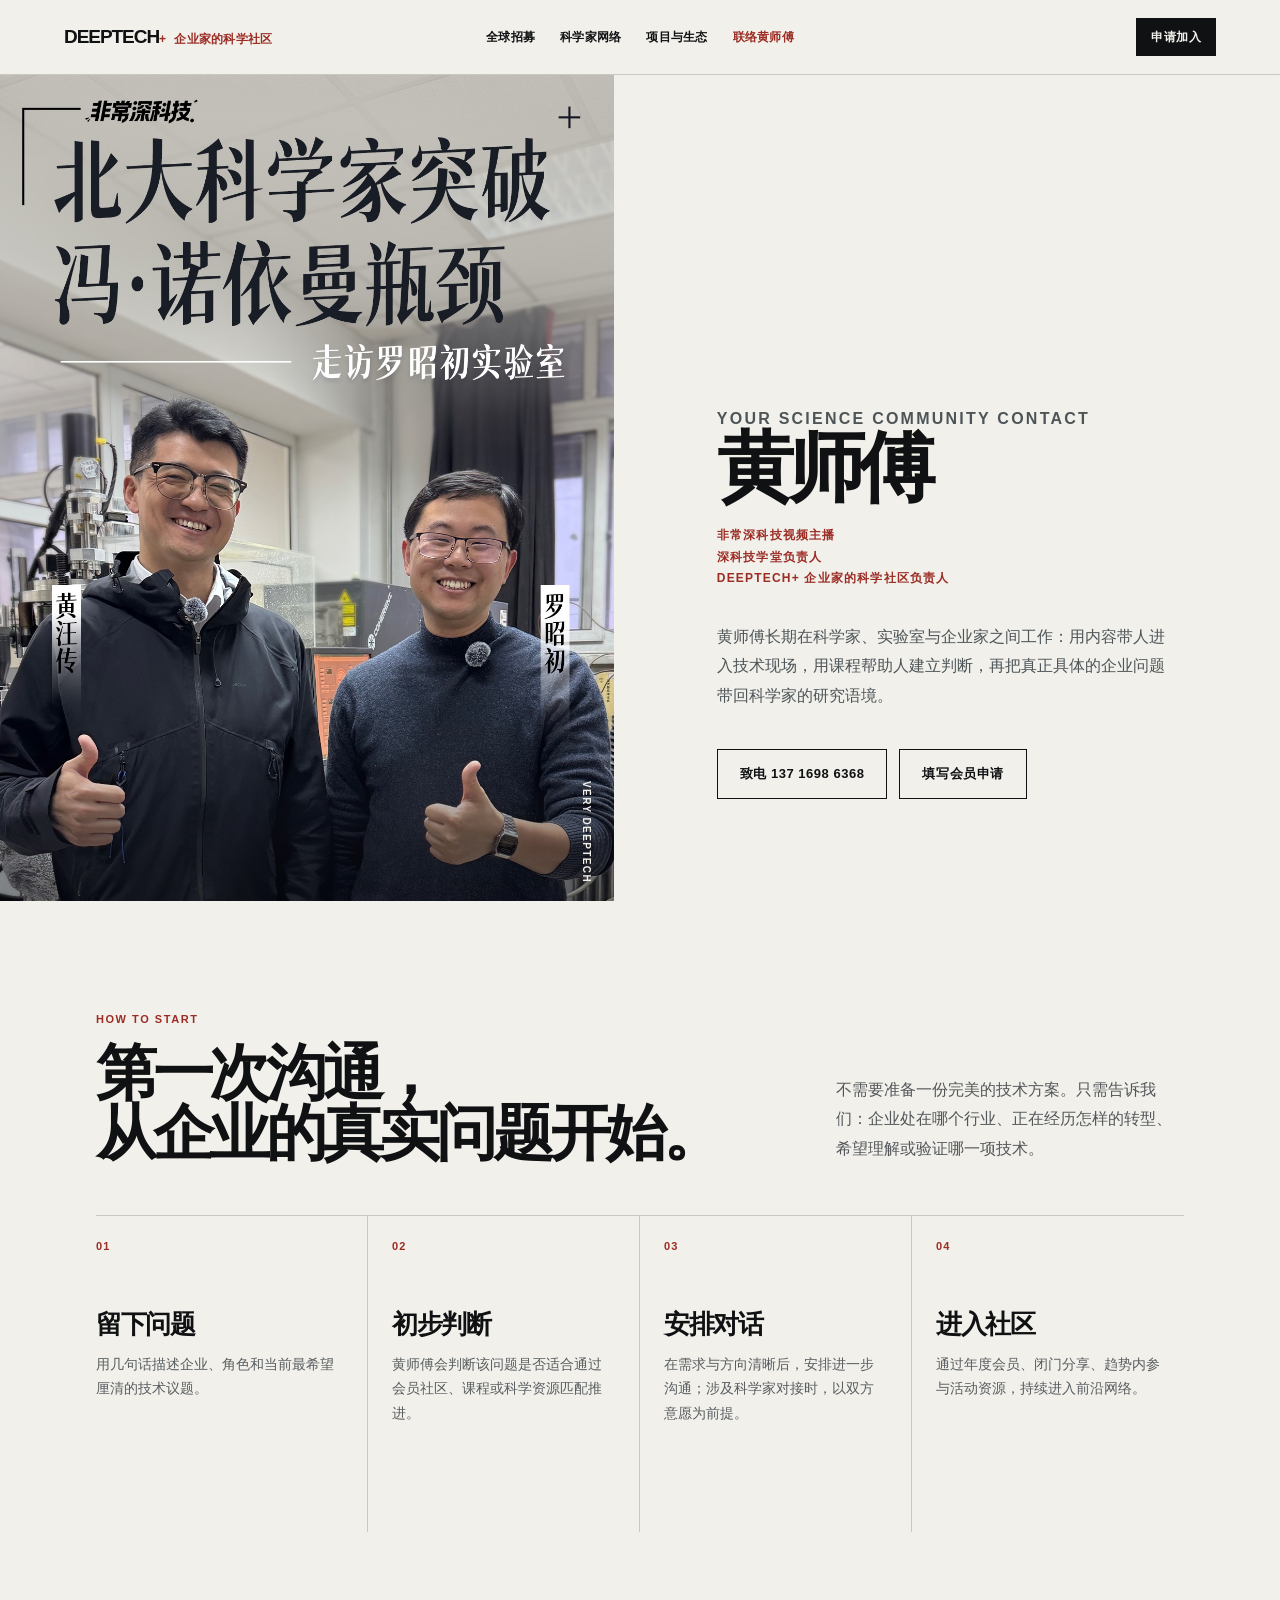
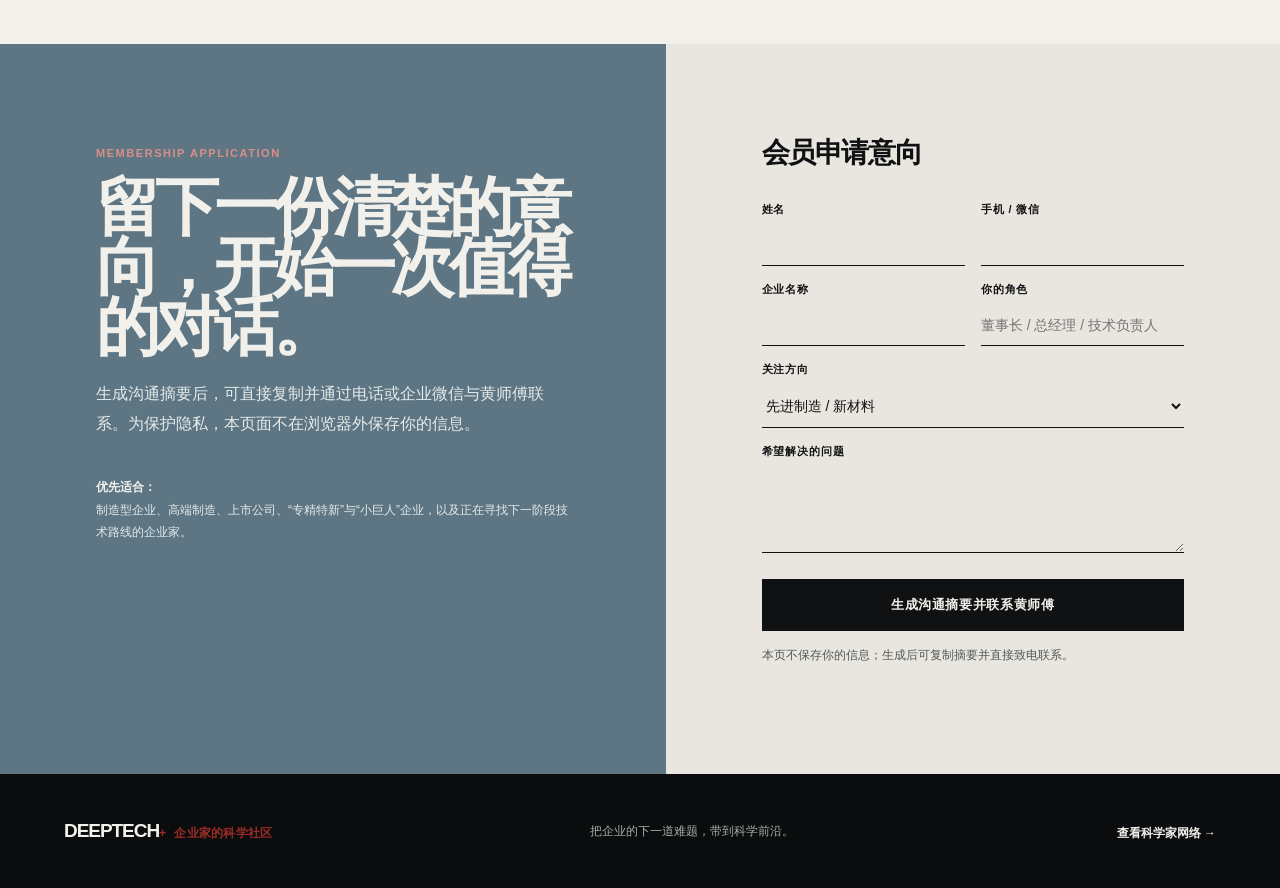
==== contact.html @ 8f3ec587 "发布 DEEPTECH+ 企业家的科学社区全球招募网站" ====
<!doctype html>
<html lang="zh-CN"><head><meta charset="UTF-8" /><meta name="viewport" content="width=device-width, initial-scale=1.0" /><meta name="description" content="联系黄师傅：非常深科技视频主播、深科技学堂负责人、DEEPTECH+ 企业家的科学社区负责人。" /><title>联络黄师傅｜DEEPTECH+ 企业家的科学社区</title><link rel="icon" href="./assets/media/deeptech-2024-cover.png" type="image/png" /><link rel="stylesheet" href="./styles.css" /></head><body>
<a class="skip-link" href="#main">跳到正文</a><header class="site-header"><a class="wordmark" href="./index.html"><strong>DEEPTECH<span>+</span></strong><span>企业家的科学社区</span></a><button class="menu-toggle" type="button" aria-expanded="false" data-menu-toggle>目录</button><nav class="nav" aria-label="主导航"><a href="./index.html">全球招募</a><a href="./scientists.html">科学家网络</a><a href="./projects.html">项目与生态</a><a href="./contact.html" aria-current="page">联络黄师傅</a></nav><a class="header-action" href="#apply">申请加入</a></header>
<main id="main"><section class="contact-hero"><div class="contact-photo"><img src="./assets/media/video-luo-zhaochu.jpg" alt="黄师傅在北京大学实验室走访" /></div><div class="contact-copy"><p class="eyebrow">YOUR SCIENCE COMMUNITY CONTACT</p><h1>黄师傅</h1><p class="role">非常深科技视频主播<br />深科技学堂负责人<br />DEEPTECH+ 企业家的科学社区负责人</p><p>黄师傅长期在科学家、实验室与企业家之间工作：用内容带人进入技术现场，用课程帮助人建立判断，再把真正具体的企业问题带回科学家的研究语境。</p><div class="contact-actions"><a class="button" href="tel:13716986368">致电 137 1698 6368</a><a class="button-outline" href="#apply">填写会员申请</a></div></div></section>
<section class="section"><div class="section-heading"><div><p class="eyebrow">HOW TO START</p><h2>第一次沟通，<br />从企业的真实问题开始。</h2></div><p>不需要准备一份完美的技术方案。只需告诉我们：企业处在哪个行业、正在经历怎样的转型、希望理解或验证哪一项技术。</p></div><div class="pathway" style="color:var(--ink);border-color:var(--line)"><article style="border-color:var(--line)"><span class="step" style="color:var(--signal)">01</span><h3>留下问题</h3><p style="color:#575d5f">用几句话描述企业、角色和当前最希望厘清的技术议题。</p></article><article style="border-color:var(--line)"><span class="step" style="color:var(--signal)">02</span><h3>初步判断</h3><p style="color:#575d5f">黄师傅会判断该问题是否适合通过会员社区、课程或科学资源匹配推进。</p></article><article style="border-color:var(--line)"><span class="step" style="color:var(--signal)">03</span><h3>安排对话</h3><p style="color:#575d5f">在需求与方向清晰后，安排进一步沟通；涉及科学家对接时，以双方意愿为前提。</p></article><article style="border-color:var(--line)"><span class="step" style="color:var(--signal)">04</span><h3>进入社区</h3><p style="color:#575d5f">通过年度会员、闭门分享、趋势内参与活动资源，持续进入前沿网络。</p></article></div></section>
<section class="apply" id="apply"><div class="apply-copy"><p class="eyebrow">MEMBERSHIP APPLICATION</p><h2>留下一份清楚的意向，开始一次值得的对话。</h2><p>生成沟通摘要后，可直接复制并通过电话或企业微信与黄师傅联系。为保护隐私，本页面不在浏览器外保存你的信息。</p><p class="apply-note"><strong>优先适合：</strong><br />制造型企业、高端制造、上市公司、“专精特新”与“小巨人”企业，以及正在寻找下一阶段技术路线的企业家。</p></div><form class="apply-form" data-apply-form><h3>会员申请意向</h3><div class="form-grid"><div class="form-field"><label for="c-name">姓名</label><input id="c-name" name="name" required /></div><div class="form-field"><label for="c-contact">手机 / 微信</label><input id="c-contact" name="contact" required /></div><div class="form-field"><label for="c-company">企业名称</label><input id="c-company" name="company" required /></div><div class="form-field"><label for="c-title">你的角色</label><input id="c-title" name="title" placeholder="董事长 / 总经理 / 技术负责人" /></div><div class="form-field wide"><label for="c-direction">关注方向</label><select id="c-direction" name="direction"><option>先进制造 / 新材料</option><option>AI / 机器人 / 智能硬件</option><option>能源 / 碳中和</option><option>生命科学 / 医疗健康</option><option>半导体 / 芯片</option><option>其他技术转型议题</option></select></div><div class="form-field wide"><label for="c-need">希望解决的问题</label><textarea id="c-need" name="need"></textarea></div></div><button type="submit">生成沟通摘要并联系黄师傅</button><p class="form-result" data-form-result>本页不保存你的信息；生成后可复制摘要并直接致电联系。</p></form></section></main>
<footer class="site-footer"><a class="wordmark" href="./index.html"><strong>DEEPTECH<span>+</span></strong><span>企业家的科学社区</span></a><p>把企业的下一道难题，带到科学前沿。</p><a href="./scientists.html">查看科学家网络 →</a></footer><script src="./assets/js/site.js"></script></body></html>
---- styles.css ----
:root {
  --ink: #101113;
  --ink-soft: #22252a;
  --paper: #f2f0eb;
  --paper-deep: #e4e1da;
  --mist: #ced8d9;
  --steel: #5e7684;
  --signal: #9b2d25;
  --signal-soft: #d98f85;
  --line: rgb(16 17 19 / 18%);
  --light-line: rgb(242 240 235 / 22%);
  --sans: "Helvetica Neue", "PingFang SC", "Hiragino Sans GB", "Microsoft YaHei", Arial, sans-serif;
}

* { box-sizing: border-box; }
html { scroll-behavior: smooth; }
body { margin: 0; min-width: 320px; color: var(--ink); background: var(--paper); font-family: var(--sans); -webkit-font-smoothing: antialiased; }
body.modal-open { overflow: hidden; }
img { display: block; width: 100%; max-width: 100%; }
a { color: inherit; }
button, input, select, textarea { font: inherit; }
button { cursor: pointer; }

.skip-link { position: fixed; z-index: 90; top: 10px; left: 10px; padding: 10px 14px; color: var(--paper); background: var(--ink); transform: translateY(-160%); }
.skip-link:focus { transform: translateY(0); }
.site-header { position: sticky; z-index: 40; top: 0; display: grid; grid-template-columns: 1fr auto 1fr; align-items: center; min-height: 74px; padding: 0 5vw; border-bottom: 1px solid var(--line); background: rgb(242 240 235 / 94%); backdrop-filter: blur(14px); }
.wordmark { display: inline-flex; align-items: baseline; width: fit-content; gap: 8px; color: var(--ink); font-size: 15px; font-weight: 900; letter-spacing: -.04em; text-decoration: none; }
.wordmark strong { font-size: 19px; letter-spacing: -.055em; }
.wordmark span { color: var(--signal); font-size: 12px; letter-spacing: .02em; }
.nav { display: flex; align-items: stretch; gap: 3px; }
.nav a { display: grid; min-height: 74px; place-items: center; padding: 0 11px; color: var(--ink); font-size: 12px; font-weight: 800; letter-spacing: .02em; text-decoration: none; }
.nav a:hover, .nav a[aria-current="page"] { color: var(--signal); }
.header-action { justify-self: end; display: inline-flex; align-items: center; min-height: 38px; padding: 0 14px; border: 1px solid var(--ink); color: var(--paper); background: var(--ink); font-size: 12px; font-weight: 800; letter-spacing: .04em; text-decoration: none; }
.header-action:hover { color: var(--ink); background: transparent; }
.menu-toggle { display: none; border: 0; color: var(--ink); background: transparent; font-size: 13px; font-weight: 800; }

.hero { position: relative; display: grid; grid-template-columns: minmax(0, 1.08fr) minmax(420px, .92fr); min-height: min(760px, calc(100vh - 74px)); overflow: hidden; color: var(--paper); background: var(--ink); }
.hero-copy { position: relative; z-index: 1; display: flex; flex-direction: column; justify-content: end; padding: 7.5vw 5vw 7vw; }
.eyebrow { margin: 0 0 18px; color: var(--signal-soft); font-size: 11px; font-weight: 900; letter-spacing: .14em; }
.hero h1 { max-width: 820px; margin: 0; font-size: clamp(54px, 7.2vw, 116px); font-weight: 900; letter-spacing: -.08em; line-height: .91; }
.hero h1 em { color: var(--signal-soft); font-style: normal; }
.hero .lede { max-width: 590px; margin: 30px 0 0; color: #d7d9d5; font-size: 17px; line-height: 1.85; }
.hero-actions { display: flex; flex-wrap: wrap; gap: 12px; margin-top: 34px; }
.button, .button-outline { display: inline-flex; min-height: 50px; align-items: center; justify-content: center; padding: 0 22px; border: 1px solid var(--paper); color: var(--ink); background: var(--paper); font-size: 13px; font-weight: 900; letter-spacing: .04em; text-decoration: none; }
.button:hover { color: var(--paper); background: transparent; }
.button-outline { color: var(--paper); background: transparent; }
.button-outline:hover { color: var(--ink); background: var(--paper); }
.hero-meta { display: flex; flex-wrap: wrap; gap: 18px; margin-top: 54px; color: #abb2b0; font-size: 11px; line-height: 1.5; letter-spacing: .07em; }
.hero-media { position: relative; min-height: 520px; overflow: hidden; }
.hero-media::after { content: ""; position: absolute; inset: 0; background: linear-gradient(90deg, var(--ink) 0%, transparent 28%, rgb(0 0 0 / 20%) 100%); }
.hero-media img { height: 100%; object-fit: cover; object-position: center; }

.section { padding: 112px 7.5vw; }
.section-dark { color: var(--paper); background: var(--ink); }
.section-steel { color: var(--paper); background: var(--steel); }
.section-heading { display: grid; grid-template-columns: minmax(0, 1.1fr) minmax(260px, .6fr); gap: 8vw; align-items: end; margin-bottom: 52px; }
.section-heading h2 { max-width: 850px; margin: 0; font-size: clamp(37px, 4.8vw, 76px); font-weight: 900; letter-spacing: -.07em; line-height: .98; }
.section-heading p:not(.eyebrow) { margin: 0; color: #53575a; font-size: 16px; line-height: 1.85; }
.section-dark .section-heading p:not(.eyebrow), .section-steel .section-heading p:not(.eyebrow) { color: #d0d7d5; }
.section .eyebrow { color: var(--signal); }
.section-dark .eyebrow, .section-steel .eyebrow { color: var(--signal-soft); }

.marquee { display: flex; overflow: hidden; border-top: 1px solid var(--line); border-bottom: 1px solid var(--line); background: #e9e6df; }
.marquee span { flex: 0 0 auto; padding: 15px 20px; font-size: 11px; font-weight: 900; letter-spacing: .13em; white-space: nowrap; }
.marquee span:nth-child(odd) { color: var(--signal); }

.stat-grid { display: grid; grid-template-columns: repeat(5, 1fr); border-top: 1px solid var(--line); }
.stat { min-height: 190px; padding: 26px 24px 24px 0; border-right: 1px solid var(--line); }
.stat + .stat { padding-left: 24px; }
.stat:last-child { border-right: 0; }
.stat strong { display: block; margin-bottom: 15px; color: var(--signal); font-size: clamp(40px, 4vw, 62px); font-weight: 900; letter-spacing: -.07em; line-height: .9; }
.stat span { display: block; max-width: 150px; color: #5e6468; font-size: 13px; line-height: 1.55; }

.pathway { display: grid; grid-template-columns: repeat(4, 1fr); border-top: 1px solid var(--light-line); }
.pathway article { min-height: 316px; padding: 24px 24px 28px 0; border-right: 1px solid var(--light-line); }
.pathway article + article { padding-left: 24px; }
.pathway article:last-child { border-right: 0; }
.pathway .step { display: block; margin-bottom: 58px; color: var(--signal-soft); font-size: 11px; font-weight: 900; letter-spacing: .1em; }
.pathway h3 { margin: 0 0 12px; font-size: 26px; letter-spacing: -.05em; line-height: 1.12; }
.pathway p { margin: 0; color: #d1d7d3; font-size: 14px; line-height: 1.75; }

.program-grid { display: grid; grid-template-columns: repeat(3, 1fr); border-top: 1px solid var(--line); }
.program { min-height: 350px; padding: 25px 24px 30px 0; border-right: 1px solid var(--line); }
.program + .program { padding-left: 24px; }
.program:nth-child(3n) { border-right: 0; }
.program:nth-child(n + 4) { border-top: 1px solid var(--line); }
.program .index { color: var(--signal); font-size: 11px; font-weight: 900; letter-spacing: .12em; }
.program h3 { margin: 70px 0 13px; font-size: 29px; font-weight: 900; letter-spacing: -.06em; line-height: 1.08; }
.program p { margin: 0; color: #575d5f; font-size: 14px; line-height: 1.8; }

.feature-split { display: grid; grid-template-columns: minmax(0, 1.05fr) minmax(340px, .95fr); min-height: 560px; }
.feature-media { overflow: hidden; background: var(--ink); }
.feature-media img { height: 100%; object-fit: cover; object-position: center; }
.feature-copy { display: flex; flex-direction: column; justify-content: center; padding: 8vw; color: var(--paper); background: var(--signal); }
.feature-copy h2 { margin: 0 0 24px; font-size: clamp(38px, 4.2vw, 68px); font-weight: 900; letter-spacing: -.07em; line-height: .98; }
.feature-copy p:not(.eyebrow) { max-width: 510px; margin: 0 0 28px; color: #ffe8e2; font-size: 16px; line-height: 1.85; }
.feature-copy .text-link { color: var(--paper); }

.text-link { display: inline-flex; width: fit-content; padding-bottom: 5px; border-bottom: 1px solid currentColor; color: var(--ink); font-size: 13px; font-weight: 900; letter-spacing: .04em; text-decoration: none; }
.text-link:hover { color: var(--signal); }

.scientist-grid { display: grid; grid-template-columns: repeat(4, 1fr); gap: 1px; background: var(--line); border: 1px solid var(--line); }
.scientist-card { display: flex; flex-direction: column; min-height: 480px; padding: 20px; background: var(--paper); }
.scientist-card img { aspect-ratio: 1 / 1; margin-bottom: 18px; object-fit: cover; background: var(--paper-deep); }
.scientist-card .tag, .video-card .tag { color: var(--signal); font-size: 10px; font-weight: 900; letter-spacing: .11em; }
.scientist-card h3 { margin: 12px 0 6px; font-size: 30px; letter-spacing: -.06em; }
.scientist-card .institution { margin: 0 0 13px; color: #596166; font-size: 12px; line-height: 1.55; }
.scientist-card p { margin: 0; color: #3d4447; font-size: 13px; line-height: 1.72; }
.scientist-card .source { margin-top: auto; padding-top: 18px; color: #5e7684; font-size: 11px; font-weight: 800; text-decoration: none; }
.scientist-card .source:hover { color: var(--signal); }

.field-filter { display: flex; flex-wrap: wrap; gap: 8px; margin: -20px 0 34px; }
.field-filter button { padding: 9px 12px; border: 1px solid var(--line); color: var(--ink); background: transparent; font-size: 12px; font-weight: 800; }
.field-filter button:hover, .field-filter button.is-active { border-color: var(--ink); color: var(--paper); background: var(--ink); }
.scientist-card.is-hidden { display: none; }

.directory { display: grid; grid-template-columns: repeat(4, 1fr); border-top: 1px solid var(--line); }
.directory article { min-height: 202px; padding: 22px 22px 22px 0; border-right: 1px solid var(--line); }
.directory article + article { padding-left: 22px; }
.directory article:nth-child(4n) { border-right: 0; }
.directory article:nth-child(n + 5) { border-top: 1px solid var(--line); }
.directory span { color: var(--signal); font-size: 10px; font-weight: 900; letter-spacing: .12em; }
.directory h3 { margin: 35px 0 7px; font-size: 24px; letter-spacing: -.05em; }
.directory p { margin: 0; color: #5a6062; font-size: 12px; line-height: 1.65; }

.video-grid { display: grid; grid-template-columns: repeat(4, 1fr); gap: 1px; background: var(--light-line); border: 1px solid var(--light-line); }
.video-card { display: flex; flex-direction: column; color: var(--paper); background: var(--ink); text-decoration: none; }
.video-card figure { position: relative; aspect-ratio: 3 / 4; margin: 0; overflow: hidden; }
.video-card figure::after { content: "现场走访"; position: absolute; right: 12px; bottom: 12px; padding: 7px 8px; color: var(--paper); background: rgb(16 17 19 / 86%); font-size: 10px; font-weight: 900; letter-spacing: .08em; }
.video-card img { height: 100%; object-fit: cover; }
.video-card div { padding: 17px; }
.video-card h3 { margin: 9px 0 3px; font-size: 20px; letter-spacing: -.045em; }
.video-card p { margin: 0; color: #b7c0bd; font-size: 12px; line-height: 1.6; }

.news-grid { display: grid; grid-template-columns: repeat(4, 1fr); gap: 16px; }
.news-card { display: flex; flex-direction: column; min-height: 336px; padding-bottom: 18px; border-bottom: 1px solid var(--line); text-decoration: none; }
.news-card img { aspect-ratio: 16 / 10; margin-bottom: 16px; object-fit: cover; background: var(--paper-deep); }
.news-card small { color: var(--signal); font-size: 10px; font-weight: 900; letter-spacing: .1em; }
.news-card h3 { margin: 9px 0; font-size: 20px; letter-spacing: -.045em; line-height: 1.2; }
.news-card p { margin: 0; color: #5b6265; font-size: 12px; line-height: 1.65; }
.news-more { margin-top: 32px; }

.membership-band { display: grid; grid-template-columns: 280px minmax(0, 1fr); gap: 56px; align-items: center; padding: 84px 7.5vw; color: var(--paper); background: var(--ink-soft); }
.membership-band figure { margin: 0; border: 1px solid var(--light-line); background: #fff; }
.membership-band figure img { aspect-ratio: .72 / 1; object-fit: cover; object-position: center; }
.membership-band h2 { max-width: 930px; margin: 0 0 20px; font-size: clamp(42px, 5.4vw, 86px); font-weight: 900; letter-spacing: -.08em; line-height: .92; }
.membership-band p { max-width: 700px; margin: 0 0 26px; color: #c8cfcb; font-size: 16px; line-height: 1.85; }
.membership-facts { display: flex; flex-wrap: wrap; gap: 9px 24px; margin-bottom: 30px; color: var(--paper); font-size: 12px; font-weight: 800; }
.membership-facts span { color: var(--signal-soft); }

.apply { display: grid; grid-template-columns: minmax(0, 1.04fr) minmax(320px, .96fr); min-height: 650px; }
.apply-copy { padding: 8vw 7.5vw; color: var(--paper); background: var(--steel); }
.apply-copy h2 { max-width: 680px; margin: 0 0 22px; font-size: clamp(43px, 5vw, 80px); font-weight: 900; letter-spacing: -.08em; line-height: .94; }
.apply-copy p:not(.eyebrow) { max-width: 560px; margin: 0; color: #e4ebea; font-size: 16px; line-height: 1.85; }
.apply-note { margin-top: 38px !important; font-size: 12px !important; }
.apply-note strong { color: var(--paper); }
.apply-form { padding: 7vw 7.5vw; background: #e9e6df; }
.apply-form h3 { margin: 0 0 30px; font-size: 28px; letter-spacing: -.05em; }
.form-grid { display: grid; grid-template-columns: 1fr 1fr; gap: 16px; }
.form-field { display: grid; gap: 8px; }
.form-field.wide { grid-column: span 2; }
.form-field label { font-size: 11px; font-weight: 900; letter-spacing: .08em; }
.form-field input, .form-field select, .form-field textarea { width: 100%; border: 0; border-bottom: 1px solid var(--ink); border-radius: 0; padding: 12px 0; color: var(--ink); outline: 0; background: transparent; font-size: 14px; }
.form-field textarea { min-height: 86px; resize: vertical; }
.form-field input:focus, .form-field select:focus, .form-field textarea:focus { border-color: var(--signal); }
.apply-form button { width: 100%; min-height: 52px; margin-top: 26px; border: 1px solid var(--ink); color: var(--paper); background: var(--ink); font-size: 13px; font-weight: 900; letter-spacing: .05em; }
.apply-form button:hover { color: var(--ink); background: transparent; }
.form-result { min-height: 38px; margin: 15px 0 0; color: #51595a; font-size: 12px; line-height: 1.65; }
.form-result a { color: var(--signal); font-weight: 900; }

.contact-hero { display: grid; grid-template-columns: minmax(0, .96fr) minmax(360px, 1.04fr); min-height: calc(100vh - 74px); }
.contact-photo { position: relative; overflow: hidden; background: var(--ink); }
.contact-photo::after { content: "VERY DEEPTECH"; position: absolute; right: 22px; bottom: 18px; color: var(--paper); font-size: 10px; font-weight: 900; letter-spacing: .14em; writing-mode: vertical-rl; }
.contact-photo img { height: 100%; object-fit: cover; object-position: 72% center; }
.contact-copy { display: flex; flex-direction: column; justify-content: end; padding: 8vw; background: var(--paper); }
.contact-copy h1 { margin: 0 0 22px; font-size: clamp(53px, 6vw, 96px); font-weight: 900; letter-spacing: -.08em; line-height: .91; }
.contact-copy .role { margin: 0 0 32px; color: var(--signal); font-size: 12px; font-weight: 900; letter-spacing: .1em; line-height: 1.8; }
.contact-copy p:not(.role) { max-width: 550px; margin: 0; color: #4d5558; font-size: 16px; line-height: 1.85; }
.contact-actions { display: flex; flex-wrap: wrap; gap: 12px; margin-top: 38px; }
.contact-actions .button { border-color: var(--ink); }
.contact-actions .button:hover { color: var(--ink); }
.contact-actions .button-outline { border-color: var(--ink); color: var(--ink); }
.contact-actions .button-outline:hover { color: var(--paper); background: var(--ink); }

.site-footer { display: grid; grid-template-columns: 1fr 1fr auto; gap: 24px; align-items: end; padding: 46px 5vw; color: var(--paper); background: #0b0c0d; }
.site-footer .wordmark { color: var(--paper); }
.site-footer p { max-width: 410px; margin: 0; color: #a6afac; font-size: 12px; line-height: 1.7; }
.site-footer a { font-size: 12px; font-weight: 900; text-decoration: none; }
.site-footer a:hover { color: var(--signal-soft); }

.modal { position: fixed; z-index: 80; inset: 0; display: none; align-items: center; justify-content: center; padding: 20px; background: rgb(16 17 19 / 72%); }
.modal.is-open { display: flex; }
.modal-dialog { position: relative; width: min(720px, 100%); max-height: min(760px, calc(100vh - 40px)); overflow: auto; padding: 44px; background: var(--paper); box-shadow: 0 20px 80px rgb(0 0 0 / 30%); }
.modal-close { position: absolute; top: 17px; right: 18px; border: 0; color: var(--ink); background: transparent; font-size: 22px; line-height: 1; }

@media (max-width: 980px) {
  .site-header { grid-template-columns: 1fr auto; min-height: 64px; }
  .menu-toggle { display: inline-block; justify-self: end; }
  .nav { position: absolute; top: 100%; right: 0; left: 0; display: none; padding: 8px 5vw 14px; border-bottom: 1px solid var(--line); background: var(--paper); }
  .site-header.menu-open .nav { display: grid; }
  .nav a { min-height: 42px; justify-content: start; padding: 0; }
  .header-action { display: none; }
  .hero, .feature-split, .apply, .contact-hero { grid-template-columns: 1fr; }
  .hero { min-height: 0; }
  .hero-copy { min-height: 560px; padding: 92px 7vw 70px; }
  .hero-media { min-height: 430px; }
  .hero-media::after { background: rgb(0 0 0 / 18%); }
  .feature-media { min-height: 460px; }
  .feature-copy { min-height: 500px; padding: 12vw 8vw; }
  .stat-grid { grid-template-columns: repeat(3, 1fr); }
  .stat:nth-child(3) { border-right: 0; }
  .stat:nth-child(n + 4) { border-top: 1px solid var(--line); }
  .pathway { grid-template-columns: 1fr 1fr; }
  .pathway article:nth-child(2) { border-right: 0; }
  .pathway article:nth-child(n + 3) { border-top: 1px solid var(--light-line); }
  .program-grid { grid-template-columns: 1fr 1fr; }
  .program:nth-child(3n) { border-right: 1px solid var(--line); }
  .program:nth-child(2n) { border-right: 0; }
  .program:nth-child(3) { border-top: 1px solid var(--line); }
  .scientist-grid, .directory, .video-grid, .news-grid { grid-template-columns: 1fr 1fr; }
  .membership-band { grid-template-columns: 220px 1fr; gap: 34px; }
}

@media (max-width: 640px) {
  .site-header { min-height: 60px; padding: 0 5vw; }
  .wordmark strong { font-size: 17px; }
  .hero-copy { min-height: 510px; padding: 76px 6vw 56px; }
  /* The opening statement is intentionally large, but must stay readable on a 320–390px phone. */
  .hero h1 { font-size: clamp(46px, 12.6vw, 52px); overflow-wrap: anywhere; word-break: break-word; }
  .hero .lede { font-size: 15px; }
  .hero-media { min-height: 320px; }
  .section { padding: 72px 6vw; }
  .section-heading { grid-template-columns: 1fr; gap: 22px; margin-bottom: 36px; }
  .section-heading h2 { font-size: 34px; overflow-wrap: anywhere; word-break: break-word; }
  .section-heading p:not(.eyebrow) { font-size: 15px; }
  .stat-grid, .pathway, .program-grid, .scientist-grid, .directory, .video-grid, .news-grid { grid-template-columns: 1fr; }
  .stat, .stat + .stat, .pathway article, .pathway article + article, .program, .program + .program, .directory article, .directory article + article { min-height: 0; padding: 22px 0; border-right: 0; border-top: 1px solid var(--line); }
  .stat:first-child, .pathway article:first-child, .program:first-child, .directory article:first-child { border-top: 0; }
  .pathway article { border-color: var(--light-line); }
  .stat strong { font-size: 45px; }
  .pathway .step { margin-bottom: 26px; }
  .pathway h3 { font-size: 24px; }
  .program h3 { margin-top: 36px; }
  .feature-media { min-height: 350px; }
  .feature-copy { min-height: 420px; padding: 80px 7vw; }
  .feature-copy h2 { font-size: 38px; overflow-wrap: anywhere; word-break: break-word; }
  .scientist-card { min-height: 0; }
  .scientist-card img { max-height: 330px; object-position: center top; }
  .video-card figure { aspect-ratio: 4 / 3; }
  .membership-band { grid-template-columns: 1fr; gap: 30px; padding: 70px 6vw; }
  .membership-band figure { max-width: 230px; }
  .membership-band h2 { font-size: 43px; overflow-wrap: anywhere; word-break: break-word; }
  .apply-copy, .apply-form { padding: 72px 6vw; }
  .apply-copy h2 { font-size: 43px; overflow-wrap: anywhere; word-break: break-word; }
  .form-grid { grid-template-columns: 1fr; }
  .form-field.wide { grid-column: auto; }
  .contact-photo { min-height: 480px; }
  .contact-copy { padding: 72px 6vw; }
  .contact-copy h1 { font-size: 48px; overflow-wrap: anywhere; word-break: break-word; }
  .site-footer { grid-template-columns: 1fr; align-items: start; padding: 42px 6vw; }
  .modal-dialog { padding: 42px 22px 28px; }
}
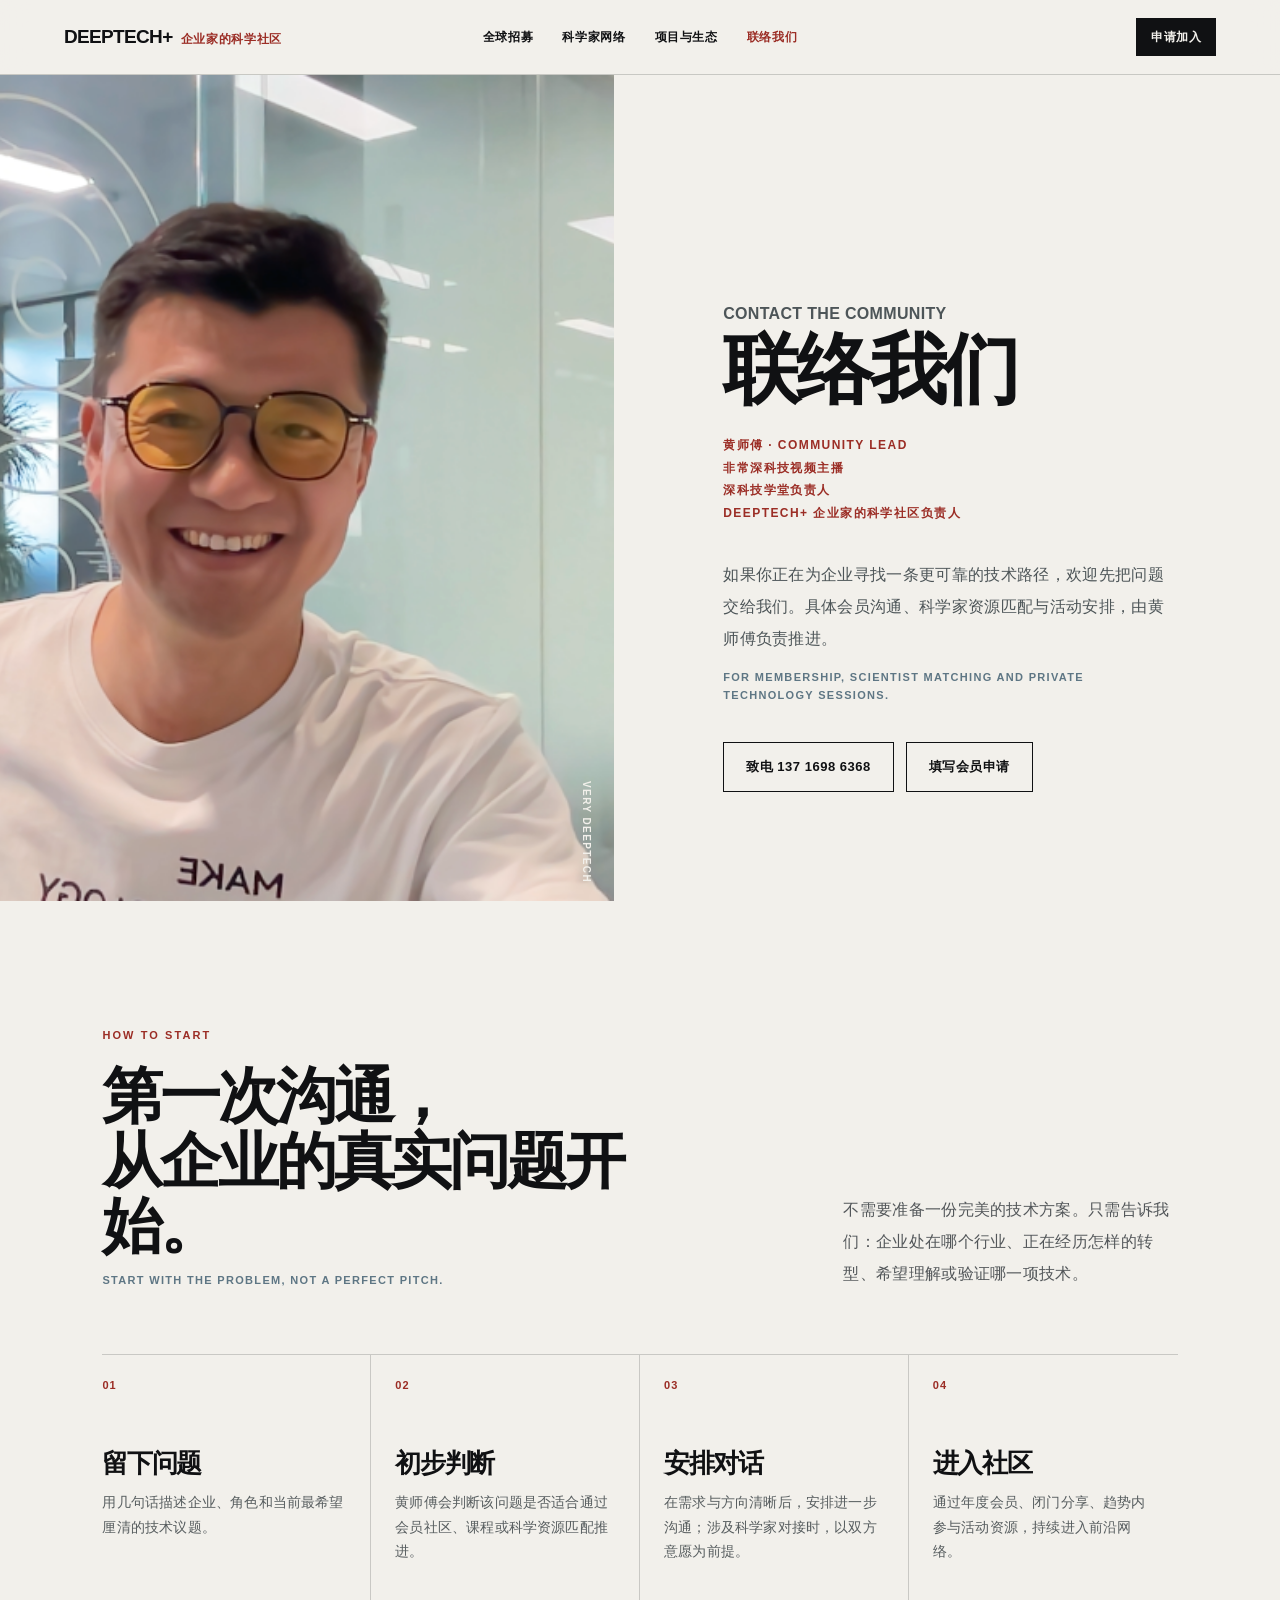
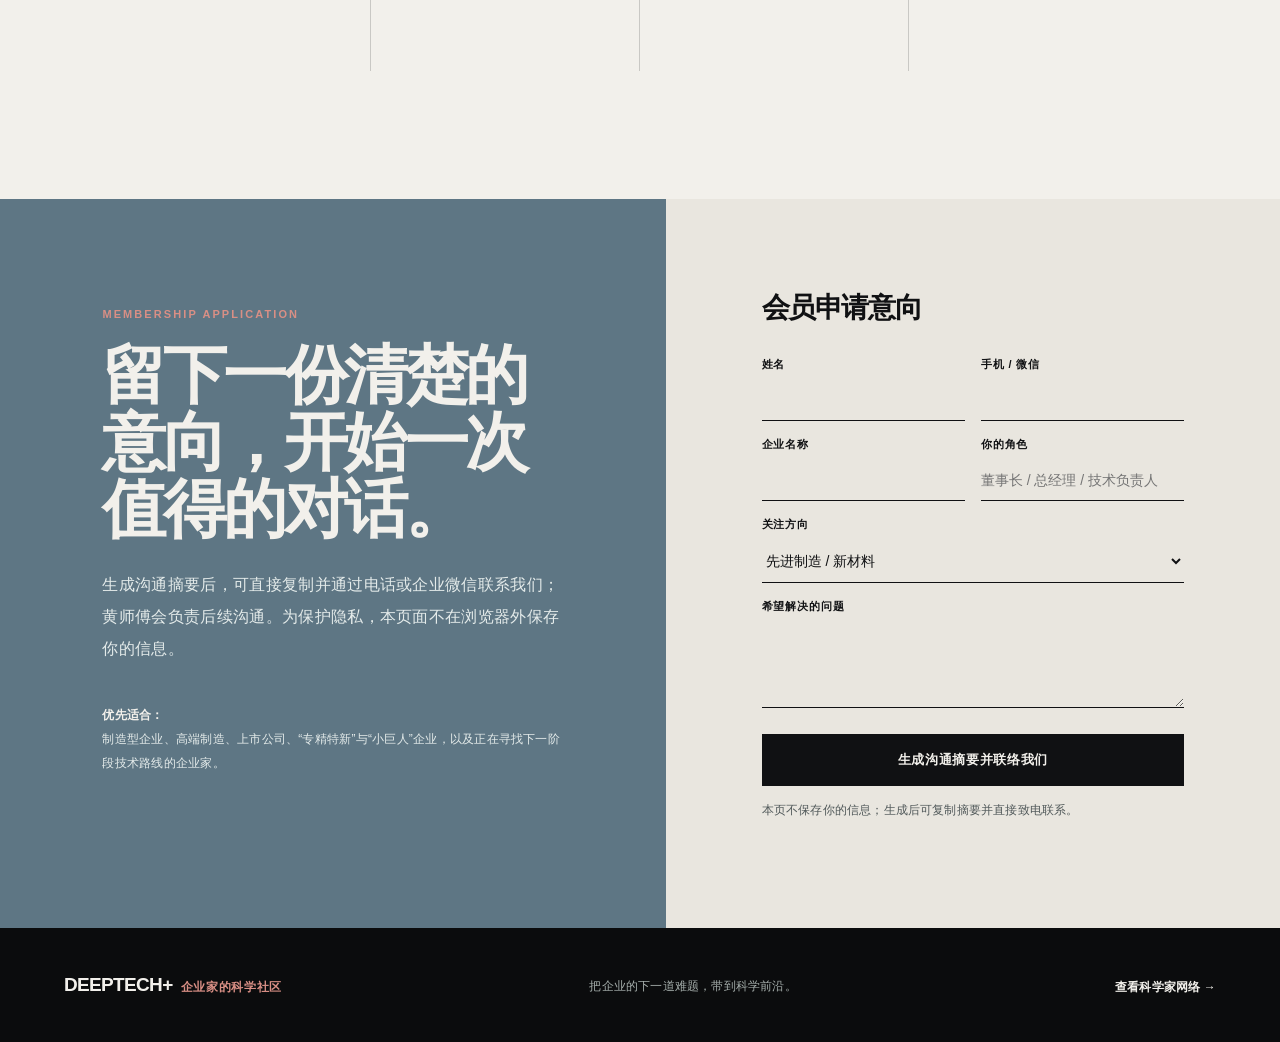
==== commit 0a021c85: "优化会员招募页面与服务案例呈现" ====
--- a/contact.html
+++ b/contact.html
@@ -1,7 +1,7 @@
 <!doctype html>
-<html lang="zh-CN"><head><meta charset="UTF-8" /><meta name="viewport" content="width=device-width, initial-scale=1.0" /><meta name="description" content="联系黄师傅：非常深科技视频主播、深科技学堂负责人、DEEPTECH+ 企业家的科学社区负责人。" /><title>联络黄师傅｜DEEPTECH+ 企业家的科学社区</title><link rel="icon" href="./assets/media/deeptech-2024-cover.png" type="image/png" /><link rel="stylesheet" href="./styles.css" /></head><body>
-<a class="skip-link" href="#main">跳到正文</a><header class="site-header"><a class="wordmark" href="./index.html"><strong>DEEPTECH<span>+</span></strong><span>企业家的科学社区</span></a><button class="menu-toggle" type="button" aria-expanded="false" data-menu-toggle>目录</button><nav class="nav" aria-label="主导航"><a href="./index.html">全球招募</a><a href="./scientists.html">科学家网络</a><a href="./projects.html">项目与生态</a><a href="./contact.html" aria-current="page">联络黄师傅</a></nav><a class="header-action" href="#apply">申请加入</a></header>
-<main id="main"><section class="contact-hero"><div class="contact-photo"><img src="./assets/media/video-luo-zhaochu.jpg" alt="黄师傅在北京大学实验室走访" /></div><div class="contact-copy"><p class="eyebrow">YOUR SCIENCE COMMUNITY CONTACT</p><h1>黄师傅</h1><p class="role">非常深科技视频主播<br />深科技学堂负责人<br />DEEPTECH+ 企业家的科学社区负责人</p><p>黄师傅长期在科学家、实验室与企业家之间工作：用内容带人进入技术现场，用课程帮助人建立判断，再把真正具体的企业问题带回科学家的研究语境。</p><div class="contact-actions"><a class="button" href="tel:13716986368">致电 137 1698 6368</a><a class="button-outline" href="#apply">填写会员申请</a></div></div></section>
-<section class="section"><div class="section-heading"><div><p class="eyebrow">HOW TO START</p><h2>第一次沟通，<br />从企业的真实问题开始。</h2></div><p>不需要准备一份完美的技术方案。只需告诉我们：企业处在哪个行业、正在经历怎样的转型、希望理解或验证哪一项技术。</p></div><div class="pathway" style="color:var(--ink);border-color:var(--line)"><article style="border-color:var(--line)"><span class="step" style="color:var(--signal)">01</span><h3>留下问题</h3><p style="color:#575d5f">用几句话描述企业、角色和当前最希望厘清的技术议题。</p></article><article style="border-color:var(--line)"><span class="step" style="color:var(--signal)">02</span><h3>初步判断</h3><p style="color:#575d5f">黄师傅会判断该问题是否适合通过会员社区、课程或科学资源匹配推进。</p></article><article style="border-color:var(--line)"><span class="step" style="color:var(--signal)">03</span><h3>安排对话</h3><p style="color:#575d5f">在需求与方向清晰后，安排进一步沟通；涉及科学家对接时，以双方意愿为前提。</p></article><article style="border-color:var(--line)"><span class="step" style="color:var(--signal)">04</span><h3>进入社区</h3><p style="color:#575d5f">通过年度会员、闭门分享、趋势内参与活动资源，持续进入前沿网络。</p></article></div></section>
-<section class="apply" id="apply"><div class="apply-copy"><p class="eyebrow">MEMBERSHIP APPLICATION</p><h2>留下一份清楚的意向，开始一次值得的对话。</h2><p>生成沟通摘要后，可直接复制并通过电话或企业微信与黄师傅联系。为保护隐私，本页面不在浏览器外保存你的信息。</p><p class="apply-note"><strong>优先适合：</strong><br />制造型企业、高端制造、上市公司、“专精特新”与“小巨人”企业，以及正在寻找下一阶段技术路线的企业家。</p></div><form class="apply-form" data-apply-form><h3>会员申请意向</h3><div class="form-grid"><div class="form-field"><label for="c-name">姓名</label><input id="c-name" name="name" required /></div><div class="form-field"><label for="c-contact">手机 / 微信</label><input id="c-contact" name="contact" required /></div><div class="form-field"><label for="c-company">企业名称</label><input id="c-company" name="company" required /></div><div class="form-field"><label for="c-title">你的角色</label><input id="c-title" name="title" placeholder="董事长 / 总经理 / 技术负责人" /></div><div class="form-field wide"><label for="c-direction">关注方向</label><select id="c-direction" name="direction"><option>先进制造 / 新材料</option><option>AI / 机器人 / 智能硬件</option><option>能源 / 碳中和</option><option>生命科学 / 医疗健康</option><option>半导体 / 芯片</option><option>其他技术转型议题</option></select></div><div class="form-field wide"><label for="c-need">希望解决的问题</label><textarea id="c-need" name="need"></textarea></div></div><button type="submit">生成沟通摘要并联系黄师傅</button><p class="form-result" data-form-result>本页不保存你的信息；生成后可复制摘要并直接致电联系。</p></form></section></main>
+<html lang="zh-CN"><head><meta charset="UTF-8" /><meta name="viewport" content="width=device-width, initial-scale=1.0" /><meta name="description" content="联络 DEEPTECH+ 企业家的科学社区：由黄师傅负责会员沟通、科学家资源匹配与前沿技术活动。" /><title>联络我们｜DEEPTECH+ 企业家的科学社区</title><link rel="icon" href="./assets/media/deeptech-plus-benefits-cover.png" type="image/png" /><link rel="stylesheet" href="./styles.css" /></head><body>
+<a class="skip-link" href="#main">跳到正文</a><header class="site-header"><a class="wordmark" href="./index.html"><strong>DEEPTECH<span>+</span></strong><span>企业家的科学社区</span></a><button class="menu-toggle" type="button" aria-expanded="false" data-menu-toggle>目录</button><nav class="nav" aria-label="主导航"><a href="./index.html">全球招募</a><a href="./scientists.html">科学家网络</a><a href="./projects.html">项目与生态</a><a href="./contact.html" aria-current="page">联络我们</a></nav><a class="header-action" href="#apply">申请加入</a></header>
+<main id="main"><section class="contact-hero"><div class="contact-photo"><img src="./assets/media/huang-shifu-portrait.png" alt="DEEPTECH+ 企业家的科学社区负责人黄师傅" /></div><div class="contact-copy"><p class="eyebrow">CONTACT THE COMMUNITY</p><h1>联络我们</h1><p class="role">黄师傅 · COMMUNITY LEAD<br />非常深科技视频主播<br />深科技学堂负责人<br />DEEPTECH+ 企业家的科学社区负责人</p><p>如果你正在为企业寻找一条更可靠的技术路径，欢迎先把问题交给我们。具体会员沟通、科学家资源匹配与活动安排，由黄师傅负责推进。</p><span class="section-en">For membership, scientist matching and private technology sessions.</span><div class="contact-actions"><a class="button" href="tel:13716986368">致电 137 1698 6368</a><a class="button-outline" href="#apply">填写会员申请</a></div></div></section>
+<section class="section"><div class="section-heading"><div><p class="eyebrow">HOW TO START</p><h2>第一次沟通，<br />从企业的真实问题开始。</h2><span class="section-en">Start with the problem, not a perfect pitch.</span></div><p>不需要准备一份完美的技术方案。只需告诉我们：企业处在哪个行业、正在经历怎样的转型、希望理解或验证哪一项技术。</p></div><div class="pathway" style="color:var(--ink);border-color:var(--line)"><article style="border-color:var(--line)"><span class="step" style="color:var(--signal)">01</span><h3>留下问题</h3><p style="color:#575d5f">用几句话描述企业、角色和当前最希望厘清的技术议题。</p></article><article style="border-color:var(--line)"><span class="step" style="color:var(--signal)">02</span><h3>初步判断</h3><p style="color:#575d5f">黄师傅会判断该问题是否适合通过会员社区、课程或科学资源匹配推进。</p></article><article style="border-color:var(--line)"><span class="step" style="color:var(--signal)">03</span><h3>安排对话</h3><p style="color:#575d5f">在需求与方向清晰后，安排进一步沟通；涉及科学家对接时，以双方意愿为前提。</p></article><article style="border-color:var(--line)"><span class="step" style="color:var(--signal)">04</span><h3>进入社区</h3><p style="color:#575d5f">通过年度会员、闭门分享、趋势内参与活动资源，持续进入前沿网络。</p></article></div></section>
+<section class="apply" id="apply"><div class="apply-copy"><p class="eyebrow">MEMBERSHIP APPLICATION</p><h2>留下一份清楚的意向，开始一次值得的对话。</h2><p>生成沟通摘要后，可直接复制并通过电话或企业微信联系我们；黄师傅会负责后续沟通。为保护隐私，本页面不在浏览器外保存你的信息。</p><p class="apply-note"><strong>优先适合：</strong><br />制造型企业、高端制造、上市公司、“专精特新”与“小巨人”企业，以及正在寻找下一阶段技术路线的企业家。</p></div><form class="apply-form" data-apply-form><h3>会员申请意向</h3><div class="form-grid"><div class="form-field"><label for="c-name">姓名</label><input id="c-name" name="name" required /></div><div class="form-field"><label for="c-contact">手机 / 微信</label><input id="c-contact" name="contact" required /></div><div class="form-field"><label for="c-company">企业名称</label><input id="c-company" name="company" required /></div><div class="form-field"><label for="c-title">你的角色</label><input id="c-title" name="title" placeholder="董事长 / 总经理 / 技术负责人" /></div><div class="form-field wide"><label for="c-direction">关注方向</label><select id="c-direction" name="direction"><option>先进制造 / 新材料</option><option>AI / 机器人 / 智能硬件</option><option>能源 / 碳中和</option><option>生命科学 / 医疗健康</option><option>半导体 / 芯片</option><option>其他技术转型议题</option></select></div><div class="form-field wide"><label for="c-need">希望解决的问题</label><textarea id="c-need" name="need"></textarea></div></div><button type="submit">生成沟通摘要并联络我们</button><p class="form-result" data-form-result>本页不保存你的信息；生成后可复制摘要并直接致电联系。</p></form></section></main>
 <footer class="site-footer"><a class="wordmark" href="./index.html"><strong>DEEPTECH<span>+</span></strong><span>企业家的科学社区</span></a><p>把企业的下一道难题，带到科学前沿。</p><a href="./scientists.html">查看科学家网络 →</a></footer><script src="./assets/js/site.js"></script></body></html>
--- a/styles.css
+++ b/styles.css
@@ -14,7 +14,7 @@
 
 * { box-sizing: border-box; }
 html { scroll-behavior: smooth; }
-body { margin: 0; min-width: 320px; color: var(--ink); background: var(--paper); font-family: var(--sans); -webkit-font-smoothing: antialiased; }
+body { margin: 0; min-width: 320px; color: var(--ink); background: var(--paper); font-family: var(--sans); letter-spacing: .012em; -webkit-font-smoothing: antialiased; }
 body.modal-open { overflow: hidden; }
 img { display: block; width: 100%; max-width: 100%; }
 a { color: inherit; }
@@ -25,37 +25,41 @@
 .skip-link:focus { transform: translateY(0); }
 .site-header { position: sticky; z-index: 40; top: 0; display: grid; grid-template-columns: 1fr auto 1fr; align-items: center; min-height: 74px; padding: 0 5vw; border-bottom: 1px solid var(--line); background: rgb(242 240 235 / 94%); backdrop-filter: blur(14px); }
 .wordmark { display: inline-flex; align-items: baseline; width: fit-content; gap: 8px; color: var(--ink); font-size: 15px; font-weight: 900; letter-spacing: -.04em; text-decoration: none; }
-.wordmark strong { font-size: 19px; letter-spacing: -.055em; }
-.wordmark span { color: var(--signal); font-size: 12px; letter-spacing: .02em; }
+.wordmark strong { font-size: 19px; letter-spacing: -.035em; }
+.wordmark strong span { color: currentColor; }
+.wordmark > span { color: var(--signal); font-size: 12px; letter-spacing: .055em; }
 .nav { display: flex; align-items: stretch; gap: 3px; }
-.nav a { display: grid; min-height: 74px; place-items: center; padding: 0 11px; color: var(--ink); font-size: 12px; font-weight: 800; letter-spacing: .02em; text-decoration: none; }
+.nav a { display: grid; min-height: 74px; place-items: center; padding: 0 13px; color: var(--ink); font-size: 12px; font-weight: 800; letter-spacing: .055em; text-decoration: none; }
 .nav a:hover, .nav a[aria-current="page"] { color: var(--signal); }
 .header-action { justify-self: end; display: inline-flex; align-items: center; min-height: 38px; padding: 0 14px; border: 1px solid var(--ink); color: var(--paper); background: var(--ink); font-size: 12px; font-weight: 800; letter-spacing: .04em; text-decoration: none; }
 .header-action:hover { color: var(--ink); background: transparent; }
 .menu-toggle { display: none; border: 0; color: var(--ink); background: transparent; font-size: 13px; font-weight: 800; }
 
 .hero { position: relative; display: grid; grid-template-columns: minmax(0, 1.08fr) minmax(420px, .92fr); min-height: min(760px, calc(100vh - 74px)); overflow: hidden; color: var(--paper); background: var(--ink); }
-.hero-copy { position: relative; z-index: 1; display: flex; flex-direction: column; justify-content: end; padding: 7.5vw 5vw 7vw; }
-.eyebrow { margin: 0 0 18px; color: var(--signal-soft); font-size: 11px; font-weight: 900; letter-spacing: .14em; }
-.hero h1 { max-width: 820px; margin: 0; font-size: clamp(54px, 7.2vw, 116px); font-weight: 900; letter-spacing: -.08em; line-height: .91; }
+.hero-copy { position: relative; z-index: 1; display: flex; flex-direction: column; justify-content: end; padding: 8.5vw 6vw 8vw; }
+.eyebrow { margin: 0 0 22px; color: var(--signal-soft); font-size: 11px; font-weight: 900; letter-spacing: .19em; }
+.hero h1 { max-width: 850px; margin: 0; font-size: clamp(54px, 7.2vw, 116px); font-weight: 900; letter-spacing: -.052em; line-height: 1.02; }
 .hero h1 em { color: var(--signal-soft); font-style: normal; }
-.hero .lede { max-width: 590px; margin: 30px 0 0; color: #d7d9d5; font-size: 17px; line-height: 1.85; }
+.hero .lede { max-width: 610px; margin: 36px 0 0; color: #d7d9d5; font-size: 17px; letter-spacing: .025em; line-height: 2; }
 .hero-actions { display: flex; flex-wrap: wrap; gap: 12px; margin-top: 34px; }
 .button, .button-outline { display: inline-flex; min-height: 50px; align-items: center; justify-content: center; padding: 0 22px; border: 1px solid var(--paper); color: var(--ink); background: var(--paper); font-size: 13px; font-weight: 900; letter-spacing: .04em; text-decoration: none; }
 .button:hover { color: var(--paper); background: transparent; }
 .button-outline { color: var(--paper); background: transparent; }
 .button-outline:hover { color: var(--ink); background: var(--paper); }
-.hero-meta { display: flex; flex-wrap: wrap; gap: 18px; margin-top: 54px; color: #abb2b0; font-size: 11px; line-height: 1.5; letter-spacing: .07em; }
+.hero-meta { display: flex; flex-wrap: wrap; gap: 22px; margin-top: 60px; color: #abb2b0; font-size: 11px; line-height: 1.6; letter-spacing: .1em; }
 .hero-media { position: relative; min-height: 520px; overflow: hidden; }
 .hero-media::after { content: ""; position: absolute; inset: 0; background: linear-gradient(90deg, var(--ink) 0%, transparent 28%, rgb(0 0 0 / 20%) 100%); }
 .hero-media img { height: 100%; object-fit: cover; object-position: center; }
 
-.section { padding: 112px 7.5vw; }
+.section { padding: 128px 8vw; }
 .section-dark { color: var(--paper); background: var(--ink); }
 .section-steel { color: var(--paper); background: var(--steel); }
-.section-heading { display: grid; grid-template-columns: minmax(0, 1.1fr) minmax(260px, .6fr); gap: 8vw; align-items: end; margin-bottom: 52px; }
-.section-heading h2 { max-width: 850px; margin: 0; font-size: clamp(37px, 4.8vw, 76px); font-weight: 900; letter-spacing: -.07em; line-height: .98; }
-.section-heading p:not(.eyebrow) { margin: 0; color: #53575a; font-size: 16px; line-height: 1.85; }
+.section-heading { display: grid; grid-template-columns: minmax(0, 1.1fr) minmax(280px, .6fr); gap: 10vw; align-items: end; margin-bottom: 64px; }
+.section-heading h2 { max-width: 880px; margin: 0; font-size: clamp(37px, 4.8vw, 76px); font-weight: 900; letter-spacing: -.052em; line-height: 1.06; }
+.section-heading p:not(.eyebrow) { margin: 0; color: #53575a; font-size: 16px; letter-spacing: .02em; line-height: 2; }
+
+.section-en { display: block; margin: 14px 0 0; color: var(--steel); font-size: 11px; font-weight: 800; letter-spacing: .12em; line-height: 1.6; text-transform: uppercase; }
+.section-dark .section-en, .section-steel .section-en { color: var(--signal-soft); }
 .section-dark .section-heading p:not(.eyebrow), .section-steel .section-heading p:not(.eyebrow) { color: #d0d7d5; }
 .section .eyebrow { color: var(--signal); }
 .section-dark .eyebrow, .section-steel .eyebrow { color: var(--signal-soft); }
@@ -91,9 +95,9 @@
 .feature-split { display: grid; grid-template-columns: minmax(0, 1.05fr) minmax(340px, .95fr); min-height: 560px; }
 .feature-media { overflow: hidden; background: var(--ink); }
 .feature-media img { height: 100%; object-fit: cover; object-position: center; }
-.feature-copy { display: flex; flex-direction: column; justify-content: center; padding: 8vw; color: var(--paper); background: var(--signal); }
-.feature-copy h2 { margin: 0 0 24px; font-size: clamp(38px, 4.2vw, 68px); font-weight: 900; letter-spacing: -.07em; line-height: .98; }
-.feature-copy p:not(.eyebrow) { max-width: 510px; margin: 0 0 28px; color: #ffe8e2; font-size: 16px; line-height: 1.85; }
+.feature-copy { display: flex; flex-direction: column; justify-content: center; padding: 8.5vw; color: var(--paper); background: var(--signal); }
+.feature-copy h2 { margin: 0 0 28px; font-size: clamp(38px, 4.2vw, 68px); font-weight: 900; letter-spacing: -.052em; line-height: 1.06; }
+.feature-copy p:not(.eyebrow) { max-width: 530px; margin: 0 0 30px; color: #ffe8e2; font-size: 16px; letter-spacing: .02em; line-height: 2; }
 .feature-copy .text-link { color: var(--paper); }
 
 .text-link { display: inline-flex; width: fit-content; padding-bottom: 5px; border-bottom: 1px solid currentColor; color: var(--ink); font-size: 13px; font-weight: 900; letter-spacing: .04em; text-decoration: none; }
@@ -123,14 +127,14 @@
 .directory h3 { margin: 35px 0 7px; font-size: 24px; letter-spacing: -.05em; }
 .directory p { margin: 0; color: #5a6062; font-size: 12px; line-height: 1.65; }
 
-.video-grid { display: grid; grid-template-columns: repeat(4, 1fr); gap: 1px; background: var(--light-line); border: 1px solid var(--light-line); }
+.video-grid { display: grid; grid-template-columns: repeat(4, 1fr); gap: 14px; background: transparent; border: 0; }
 .video-card { display: flex; flex-direction: column; color: var(--paper); background: var(--ink); text-decoration: none; }
 .video-card figure { position: relative; aspect-ratio: 3 / 4; margin: 0; overflow: hidden; }
 .video-card figure::after { content: "现场走访"; position: absolute; right: 12px; bottom: 12px; padding: 7px 8px; color: var(--paper); background: rgb(16 17 19 / 86%); font-size: 10px; font-weight: 900; letter-spacing: .08em; }
 .video-card img { height: 100%; object-fit: cover; }
-.video-card div { padding: 17px; }
-.video-card h3 { margin: 9px 0 3px; font-size: 20px; letter-spacing: -.045em; }
-.video-card p { margin: 0; color: #b7c0bd; font-size: 12px; line-height: 1.6; }
+.video-card div { padding: 20px 2px 4px; }
+.video-card h3 { margin: 10px 0 7px; font-size: 21px; letter-spacing: -.025em; }
+.video-card p { margin: 0; color: #b7c0bd; font-size: 12px; letter-spacing: .02em; line-height: 1.75; }
 
 .news-grid { display: grid; grid-template-columns: repeat(4, 1fr); gap: 16px; }
 .news-card { display: flex; flex-direction: column; min-height: 336px; padding-bottom: 18px; border-bottom: 1px solid var(--line); text-decoration: none; }
@@ -143,15 +147,15 @@
 .membership-band { display: grid; grid-template-columns: 280px minmax(0, 1fr); gap: 56px; align-items: center; padding: 84px 7.5vw; color: var(--paper); background: var(--ink-soft); }
 .membership-band figure { margin: 0; border: 1px solid var(--light-line); background: #fff; }
 .membership-band figure img { aspect-ratio: .72 / 1; object-fit: cover; object-position: center; }
-.membership-band h2 { max-width: 930px; margin: 0 0 20px; font-size: clamp(42px, 5.4vw, 86px); font-weight: 900; letter-spacing: -.08em; line-height: .92; }
-.membership-band p { max-width: 700px; margin: 0 0 26px; color: #c8cfcb; font-size: 16px; line-height: 1.85; }
+.membership-band h2 { max-width: 930px; margin: 0 0 24px; font-size: clamp(42px, 5.4vw, 86px); font-weight: 900; letter-spacing: -.055em; line-height: 1.03; }
+.membership-band p { max-width: 700px; margin: 0 0 30px; color: #c8cfcb; font-size: 16px; letter-spacing: .02em; line-height: 2; }
 .membership-facts { display: flex; flex-wrap: wrap; gap: 9px 24px; margin-bottom: 30px; color: var(--paper); font-size: 12px; font-weight: 800; }
 .membership-facts span { color: var(--signal-soft); }
 
 .apply { display: grid; grid-template-columns: minmax(0, 1.04fr) minmax(320px, .96fr); min-height: 650px; }
-.apply-copy { padding: 8vw 7.5vw; color: var(--paper); background: var(--steel); }
-.apply-copy h2 { max-width: 680px; margin: 0 0 22px; font-size: clamp(43px, 5vw, 80px); font-weight: 900; letter-spacing: -.08em; line-height: .94; }
-.apply-copy p:not(.eyebrow) { max-width: 560px; margin: 0; color: #e4ebea; font-size: 16px; line-height: 1.85; }
+.apply-copy { padding: 8.5vw 8vw; color: var(--paper); background: var(--steel); }
+.apply-copy h2 { max-width: 700px; margin: 0 0 26px; font-size: clamp(43px, 5vw, 80px); font-weight: 900; letter-spacing: -.055em; line-height: 1.05; }
+.apply-copy p:not(.eyebrow) { max-width: 590px; margin: 0; color: #e4ebea; font-size: 16px; letter-spacing: .02em; line-height: 2; }
 .apply-note { margin-top: 38px !important; font-size: 12px !important; }
 .apply-note strong { color: var(--paper); }
 .apply-form { padding: 7vw 7.5vw; background: #e9e6df; }
@@ -172,10 +176,10 @@
 .contact-photo { position: relative; overflow: hidden; background: var(--ink); }
 .contact-photo::after { content: "VERY DEEPTECH"; position: absolute; right: 22px; bottom: 18px; color: var(--paper); font-size: 10px; font-weight: 900; letter-spacing: .14em; writing-mode: vertical-rl; }
 .contact-photo img { height: 100%; object-fit: cover; object-position: 72% center; }
-.contact-copy { display: flex; flex-direction: column; justify-content: end; padding: 8vw; background: var(--paper); }
-.contact-copy h1 { margin: 0 0 22px; font-size: clamp(53px, 6vw, 96px); font-weight: 900; letter-spacing: -.08em; line-height: .91; }
-.contact-copy .role { margin: 0 0 32px; color: var(--signal); font-size: 12px; font-weight: 900; letter-spacing: .1em; line-height: 1.8; }
-.contact-copy p:not(.role) { max-width: 550px; margin: 0; color: #4d5558; font-size: 16px; line-height: 1.85; }
+.contact-copy { display: flex; flex-direction: column; justify-content: end; padding: 8.5vw; background: var(--paper); }
+.contact-copy h1 { margin: 0 0 24px; font-size: clamp(53px, 6vw, 96px); font-weight: 900; letter-spacing: -.05em; line-height: 1.04; }
+.contact-copy .role { margin: 0 0 34px; color: var(--signal); font-size: 12px; font-weight: 900; letter-spacing: .12em; line-height: 1.9; }
+.contact-copy p:not(.role) { max-width: 570px; margin: 0; color: #4d5558; font-size: 16px; letter-spacing: .02em; line-height: 2; }
 .contact-actions { display: flex; flex-wrap: wrap; gap: 12px; margin-top: 38px; }
 .contact-actions .button { border-color: var(--ink); }
 .contact-actions .button:hover { color: var(--ink); }
@@ -184,6 +188,7 @@
 
 .site-footer { display: grid; grid-template-columns: 1fr 1fr auto; gap: 24px; align-items: end; padding: 46px 5vw; color: var(--paper); background: #0b0c0d; }
 .site-footer .wordmark { color: var(--paper); }
+.site-footer .wordmark > span { color: var(--signal-soft); }
 .site-footer p { max-width: 410px; margin: 0; color: #a6afac; font-size: 12px; line-height: 1.7; }
 .site-footer a { font-size: 12px; font-weight: 900; text-decoration: none; }
 .site-footer a:hover { color: var(--signal-soft); }
@@ -192,6 +197,15 @@
 .modal.is-open { display: flex; }
 .modal-dialog { position: relative; width: min(720px, 100%); max-height: min(760px, calc(100vh - 40px)); overflow: auto; padding: 44px; background: var(--paper); box-shadow: 0 20px 80px rgb(0 0 0 / 30%); }
 .modal-close { position: absolute; top: 17px; right: 18px; border: 0; color: var(--ink); background: transparent; font-size: 22px; line-height: 1; }
+
+.match-case { display: grid; grid-template-columns: minmax(0, 1.16fr) minmax(320px, .84fr); min-height: 580px; background: #dce3e2; }
+.match-case figure { margin: 0; overflow: hidden; background: var(--ink); }
+.match-case figure img { width: 100%; height: 100%; object-fit: cover; object-position: center; }
+.match-case-copy { display: flex; flex-direction: column; justify-content: center; padding: 8vw; }
+.match-case-copy h2 { max-width: 620px; margin: 0 0 24px; font-size: clamp(39px, 4.5vw, 72px); font-weight: 900; letter-spacing: -.052em; line-height: 1.06; }
+.match-case-copy p:not(.eyebrow) { max-width: 500px; margin: 0 0 26px; color: #4f5b5f; font-size: 16px; letter-spacing: .02em; line-height: 2; }
+.case-facts { display: flex; flex-wrap: wrap; gap: 9px 20px; margin-top: 6px; color: var(--ink); font-size: 11px; font-weight: 900; letter-spacing: .08em; }
+.case-facts span::before { content: "—"; margin-right: 7px; color: var(--signal); }
 
 @media (max-width: 980px) {
   .site-header { grid-template-columns: 1fr auto; min-height: 64px; }
@@ -202,11 +216,13 @@
   .header-action { display: none; }
   .hero, .feature-split, .apply, .contact-hero { grid-template-columns: 1fr; }
   .hero { min-height: 0; }
-  .hero-copy { min-height: 560px; padding: 92px 7vw 70px; }
+  .hero-copy { min-height: 560px; padding: 100px 7vw 76px; }
   .hero-media { min-height: 430px; }
   .hero-media::after { background: rgb(0 0 0 / 18%); }
   .feature-media { min-height: 460px; }
   .feature-copy { min-height: 500px; padding: 12vw 8vw; }
+  .match-case { grid-template-columns: 1fr; }
+  .match-case figure { min-height: 470px; }
   .stat-grid { grid-template-columns: repeat(3, 1fr); }
   .stat:nth-child(3) { border-right: 0; }
   .stat:nth-child(n + 4) { border-top: 1px solid var(--line); }
@@ -224,12 +240,12 @@
 @media (max-width: 640px) {
   .site-header { min-height: 60px; padding: 0 5vw; }
   .wordmark strong { font-size: 17px; }
-  .hero-copy { min-height: 510px; padding: 76px 6vw 56px; }
+  .hero-copy { min-height: 510px; padding: 82px 6vw 64px; }
   /* The opening statement is intentionally large, but must stay readable on a 320–390px phone. */
-  .hero h1 { font-size: clamp(46px, 12.6vw, 52px); overflow-wrap: anywhere; word-break: break-word; }
+  .hero h1 { font-size: clamp(44px, 12vw, 50px); overflow-wrap: anywhere; word-break: break-word; }
   .hero .lede { font-size: 15px; }
   .hero-media { min-height: 320px; }
-  .section { padding: 72px 6vw; }
+  .section { padding: 84px 6vw; }
   .section-heading { grid-template-columns: 1fr; gap: 22px; margin-bottom: 36px; }
   .section-heading h2 { font-size: 34px; overflow-wrap: anywhere; word-break: break-word; }
   .section-heading p:not(.eyebrow) { font-size: 15px; }
@@ -242,21 +258,24 @@
   .pathway h3 { font-size: 24px; }
   .program h3 { margin-top: 36px; }
   .feature-media { min-height: 350px; }
-  .feature-copy { min-height: 420px; padding: 80px 7vw; }
+  .feature-copy { min-height: 420px; padding: 88px 7vw; }
   .feature-copy h2 { font-size: 38px; overflow-wrap: anywhere; word-break: break-word; }
   .scientist-card { min-height: 0; }
   .scientist-card img { max-height: 330px; object-position: center top; }
   .video-card figure { aspect-ratio: 4 / 3; }
-  .membership-band { grid-template-columns: 1fr; gap: 30px; padding: 70px 6vw; }
+  .membership-band { grid-template-columns: 1fr; gap: 34px; padding: 82px 6vw; }
   .membership-band figure { max-width: 230px; }
   .membership-band h2 { font-size: 43px; overflow-wrap: anywhere; word-break: break-word; }
-  .apply-copy, .apply-form { padding: 72px 6vw; }
+  .apply-copy, .apply-form { padding: 82px 6vw; }
   .apply-copy h2 { font-size: 43px; overflow-wrap: anywhere; word-break: break-word; }
   .form-grid { grid-template-columns: 1fr; }
   .form-field.wide { grid-column: auto; }
   .contact-photo { min-height: 480px; }
-  .contact-copy { padding: 72px 6vw; }
+  .contact-copy { padding: 82px 6vw; }
   .contact-copy h1 { font-size: 48px; overflow-wrap: anywhere; word-break: break-word; }
+  .match-case figure { min-height: 310px; }
+  .match-case-copy { padding: 78px 6vw; }
+  .match-case-copy h2 { font-size: 39px; }
   .site-footer { grid-template-columns: 1fr; align-items: start; padding: 42px 6vw; }
   .modal-dialog { padding: 42px 22px 28px; }
 }
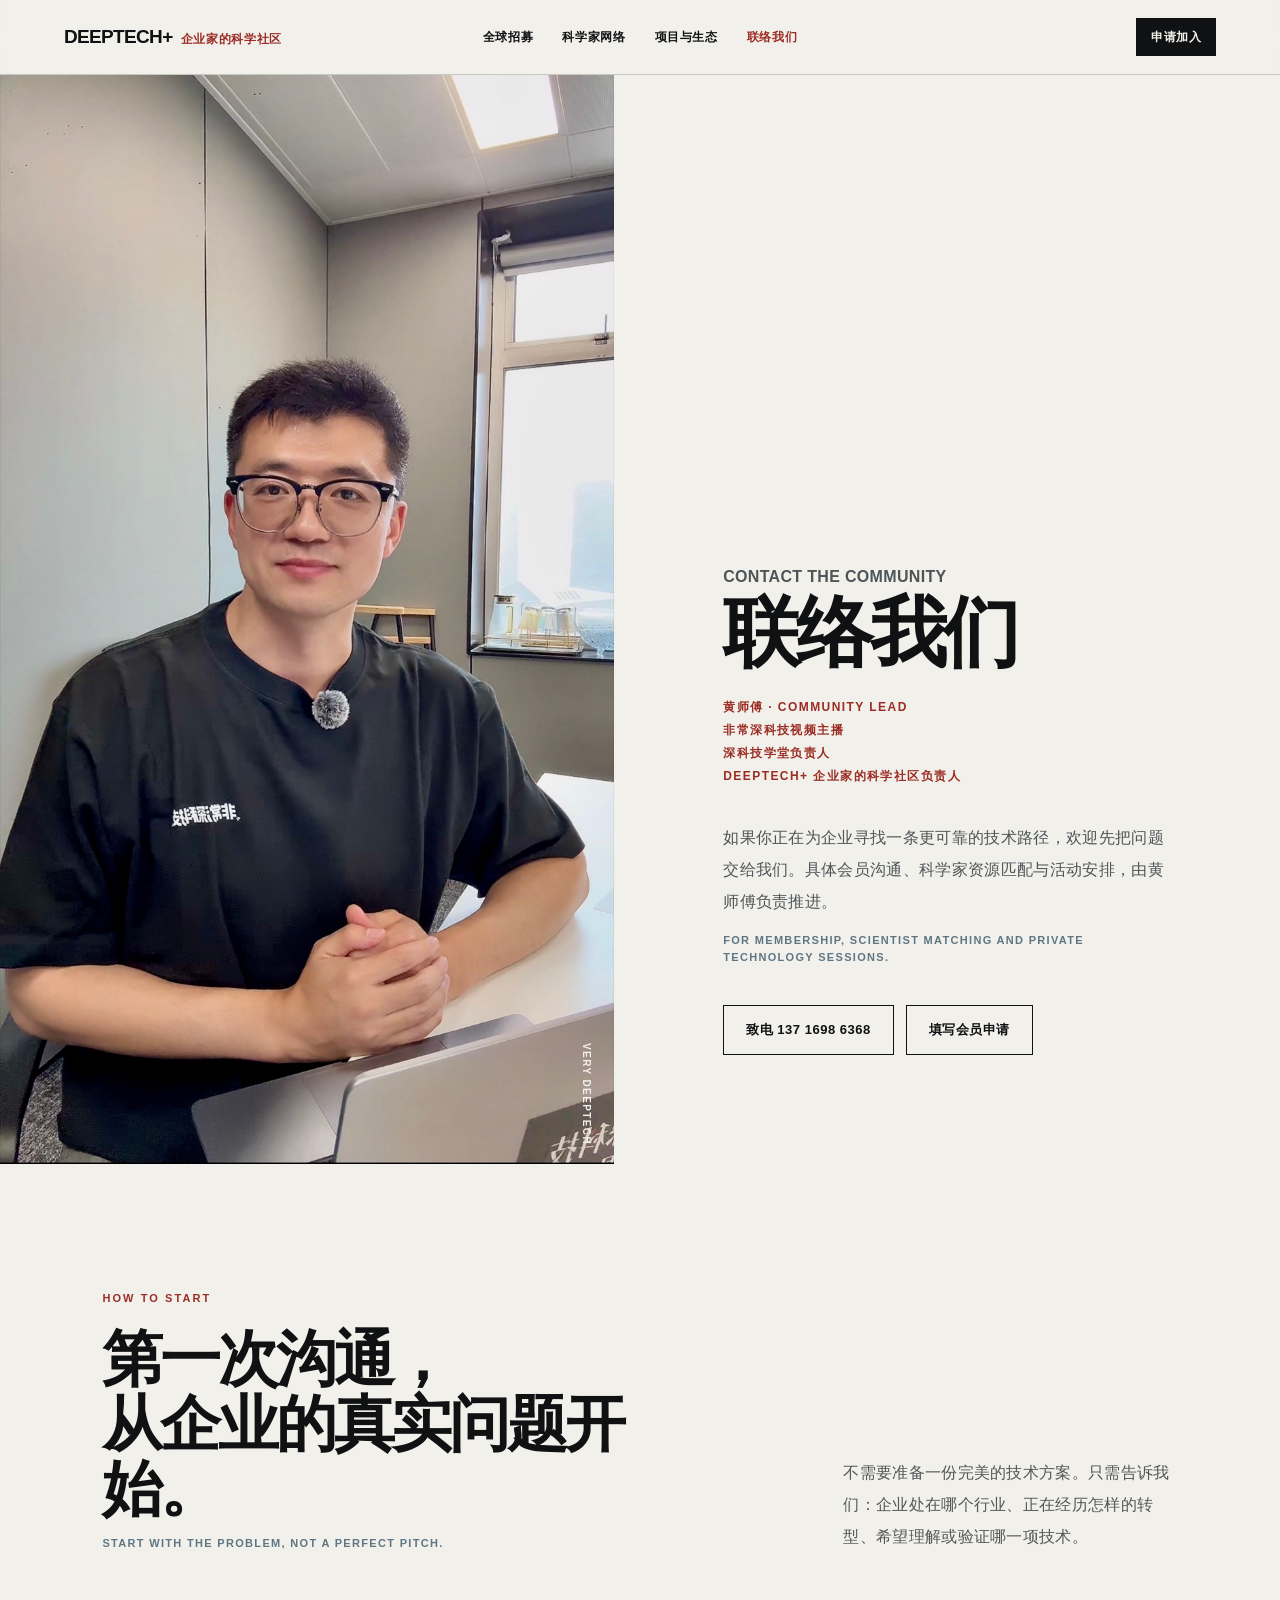
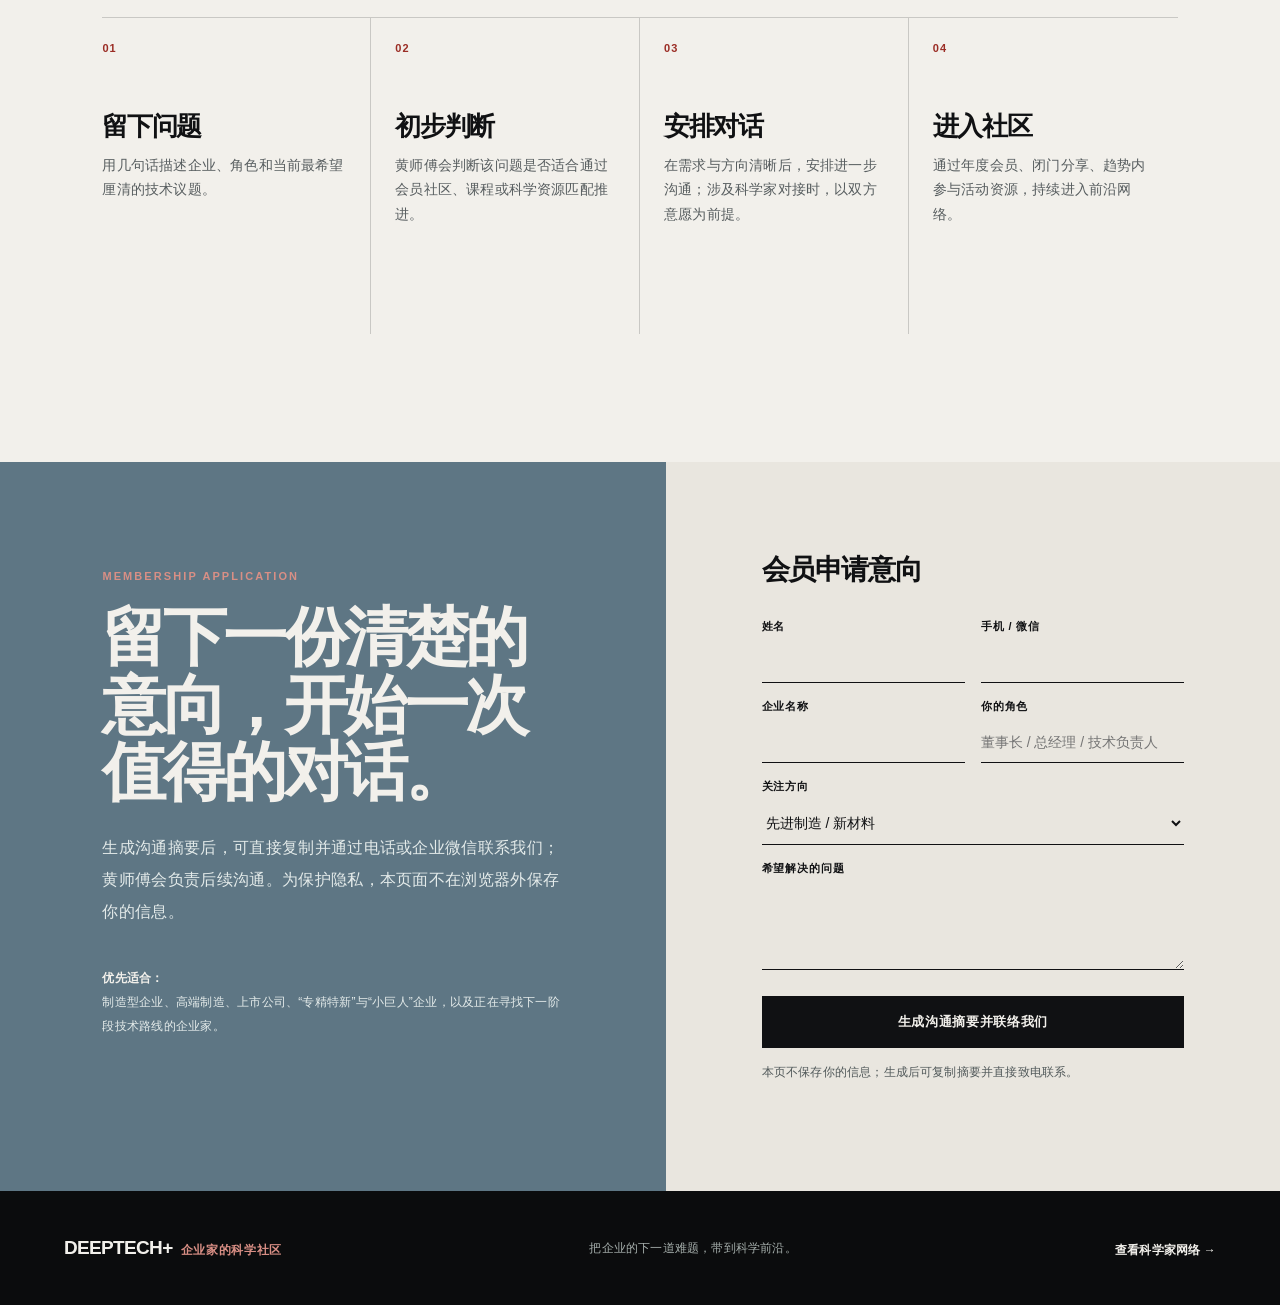
==== commit bd641e2d: "按网站修改说明优化科学家与会员服务展示" ====
--- a/contact.html
+++ b/contact.html
@@ -1,7 +1,7 @@
 <!doctype html>
 <html lang="zh-CN"><head><meta charset="UTF-8" /><meta name="viewport" content="width=device-width, initial-scale=1.0" /><meta name="description" content="联络 DEEPTECH+ 企业家的科学社区：由黄师傅负责会员沟通、科学家资源匹配与前沿技术活动。" /><title>联络我们｜DEEPTECH+ 企业家的科学社区</title><link rel="icon" href="./assets/media/deeptech-plus-benefits-cover.png" type="image/png" /><link rel="stylesheet" href="./styles.css" /></head><body>
 <a class="skip-link" href="#main">跳到正文</a><header class="site-header"><a class="wordmark" href="./index.html"><strong>DEEPTECH<span>+</span></strong><span>企业家的科学社区</span></a><button class="menu-toggle" type="button" aria-expanded="false" data-menu-toggle>目录</button><nav class="nav" aria-label="主导航"><a href="./index.html">全球招募</a><a href="./scientists.html">科学家网络</a><a href="./projects.html">项目与生态</a><a href="./contact.html" aria-current="page">联络我们</a></nav><a class="header-action" href="#apply">申请加入</a></header>
-<main id="main"><section class="contact-hero"><div class="contact-photo"><img src="./assets/media/huang-shifu-portrait.png" alt="DEEPTECH+ 企业家的科学社区负责人黄师傅" /></div><div class="contact-copy"><p class="eyebrow">CONTACT THE COMMUNITY</p><h1>联络我们</h1><p class="role">黄师傅 · COMMUNITY LEAD<br />非常深科技视频主播<br />深科技学堂负责人<br />DEEPTECH+ 企业家的科学社区负责人</p><p>如果你正在为企业寻找一条更可靠的技术路径，欢迎先把问题交给我们。具体会员沟通、科学家资源匹配与活动安排，由黄师傅负责推进。</p><span class="section-en">For membership, scientist matching and private technology sessions.</span><div class="contact-actions"><a class="button" href="tel:13716986368">致电 137 1698 6368</a><a class="button-outline" href="#apply">填写会员申请</a></div></div></section>
+<main id="main"><section class="contact-hero"><div class="contact-photo"><img src="./assets/media/huang-shifu-contact.jpg" alt="DEEPTECH+ 企业家的科学社区负责人黄师傅" /></div><div class="contact-copy"><p class="eyebrow">CONTACT THE COMMUNITY</p><h1>联络我们</h1><p class="role">黄师傅 · COMMUNITY LEAD<br />非常深科技视频主播<br />深科技学堂负责人<br />DEEPTECH+ 企业家的科学社区负责人</p><p>如果你正在为企业寻找一条更可靠的技术路径，欢迎先把问题交给我们。具体会员沟通、科学家资源匹配与活动安排，由黄师傅负责推进。</p><span class="section-en">For membership, scientist matching and private technology sessions.</span><div class="contact-actions"><a class="button" href="tel:13716986368">致电 137 1698 6368</a><a class="button-outline" href="#apply">填写会员申请</a></div></div></section>
 <section class="section"><div class="section-heading"><div><p class="eyebrow">HOW TO START</p><h2>第一次沟通，<br />从企业的真实问题开始。</h2><span class="section-en">Start with the problem, not a perfect pitch.</span></div><p>不需要准备一份完美的技术方案。只需告诉我们：企业处在哪个行业、正在经历怎样的转型、希望理解或验证哪一项技术。</p></div><div class="pathway" style="color:var(--ink);border-color:var(--line)"><article style="border-color:var(--line)"><span class="step" style="color:var(--signal)">01</span><h3>留下问题</h3><p style="color:#575d5f">用几句话描述企业、角色和当前最希望厘清的技术议题。</p></article><article style="border-color:var(--line)"><span class="step" style="color:var(--signal)">02</span><h3>初步判断</h3><p style="color:#575d5f">黄师傅会判断该问题是否适合通过会员社区、课程或科学资源匹配推进。</p></article><article style="border-color:var(--line)"><span class="step" style="color:var(--signal)">03</span><h3>安排对话</h3><p style="color:#575d5f">在需求与方向清晰后，安排进一步沟通；涉及科学家对接时，以双方意愿为前提。</p></article><article style="border-color:var(--line)"><span class="step" style="color:var(--signal)">04</span><h3>进入社区</h3><p style="color:#575d5f">通过年度会员、闭门分享、趋势内参与活动资源，持续进入前沿网络。</p></article></div></section>
 <section class="apply" id="apply"><div class="apply-copy"><p class="eyebrow">MEMBERSHIP APPLICATION</p><h2>留下一份清楚的意向，开始一次值得的对话。</h2><p>生成沟通摘要后，可直接复制并通过电话或企业微信联系我们；黄师傅会负责后续沟通。为保护隐私，本页面不在浏览器外保存你的信息。</p><p class="apply-note"><strong>优先适合：</strong><br />制造型企业、高端制造、上市公司、“专精特新”与“小巨人”企业，以及正在寻找下一阶段技术路线的企业家。</p></div><form class="apply-form" data-apply-form><h3>会员申请意向</h3><div class="form-grid"><div class="form-field"><label for="c-name">姓名</label><input id="c-name" name="name" required /></div><div class="form-field"><label for="c-contact">手机 / 微信</label><input id="c-contact" name="contact" required /></div><div class="form-field"><label for="c-company">企业名称</label><input id="c-company" name="company" required /></div><div class="form-field"><label for="c-title">你的角色</label><input id="c-title" name="title" placeholder="董事长 / 总经理 / 技术负责人" /></div><div class="form-field wide"><label for="c-direction">关注方向</label><select id="c-direction" name="direction"><option>先进制造 / 新材料</option><option>AI / 机器人 / 智能硬件</option><option>能源 / 碳中和</option><option>生命科学 / 医疗健康</option><option>半导体 / 芯片</option><option>其他技术转型议题</option></select></div><div class="form-field wide"><label for="c-need">希望解决的问题</label><textarea id="c-need" name="need"></textarea></div></div><button type="submit">生成沟通摘要并联络我们</button><p class="form-result" data-form-result>本页不保存你的信息；生成后可复制摘要并直接致电联系。</p></form></section></main>
 <footer class="site-footer"><a class="wordmark" href="./index.html"><strong>DEEPTECH<span>+</span></strong><span>企业家的科学社区</span></a><p>把企业的下一道难题，带到科学前沿。</p><a href="./scientists.html">查看科学家网络 →</a></footer><script src="./assets/js/site.js"></script></body></html>
--- a/styles.css
+++ b/styles.css
@@ -112,6 +112,15 @@
 .scientist-card p { margin: 0; color: #3d4447; font-size: 13px; line-height: 1.72; }
 .scientist-card .source { margin-top: auto; padding-top: 18px; color: #5e7684; font-size: 11px; font-weight: 800; text-decoration: none; }
 .scientist-card .source:hover { color: var(--signal); }
+
+.tr35-brief { display: grid; grid-template-columns: repeat(3, 1fr); border-top: 1px solid var(--line); }
+.tr35-brief article { min-height: 246px; padding: 26px 26px 30px 0; border-right: 1px solid var(--line); }
+.tr35-brief article + article { padding-left: 26px; }
+.tr35-brief article:last-child { border-right: 0; }
+.tr35-brief span { color: var(--signal); font-size: 10px; font-weight: 900; letter-spacing: .13em; }
+.tr35-brief h3 { margin: 42px 0 12px; font-size: 27px; letter-spacing: -.035em; line-height: 1.16; }
+.tr35-brief p { max-width: 300px; margin: 0; color: #545c60; font-size: 13px; letter-spacing: .02em; line-height: 1.85; }
+.tr35-brief .text-link { margin-top: 14px; color: var(--steel); }
 
 .field-filter { display: flex; flex-wrap: wrap; gap: 8px; margin: -20px 0 34px; }
 .field-filter button { padding: 9px 12px; border: 1px solid var(--line); color: var(--ink); background: transparent; font-size: 12px; font-weight: 800; }
@@ -199,8 +208,12 @@
 .modal-close { position: absolute; top: 17px; right: 18px; border: 0; color: var(--ink); background: transparent; font-size: 22px; line-height: 1; }
 
 .match-case { display: grid; grid-template-columns: minmax(0, 1.16fr) minmax(320px, .84fr); min-height: 580px; background: #dce3e2; }
-.match-case figure { margin: 0; overflow: hidden; background: var(--ink); }
-.match-case figure img { width: 100%; height: 100%; object-fit: cover; object-position: center; }
+.match-collage { display: grid; grid-template-columns: minmax(0, 1.1fr) minmax(0, .9fr); grid-template-rows: 1fr 1fr; gap: 3px; min-height: 580px; background: var(--ink); }
+.match-panel { position: relative; min-height: 0; overflow: hidden; background: var(--ink); }
+.match-panel-host { grid-row: span 2; }
+.match-panel img { width: 100%; height: 100%; object-fit: cover; object-position: center; transition: transform .45s ease; }
+.match-panel:hover img { transform: scale(1.025); }
+.match-panel figcaption { position: absolute; right: 0; bottom: 0; left: 0; padding: 17px 18px 14px; color: var(--paper); background: linear-gradient(transparent, rgb(16 17 19 / 88%)); font-size: 10px; font-weight: 900; letter-spacing: .1em; }
 .match-case-copy { display: flex; flex-direction: column; justify-content: center; padding: 8vw; }
 .match-case-copy h2 { max-width: 620px; margin: 0 0 24px; font-size: clamp(39px, 4.5vw, 72px); font-weight: 900; letter-spacing: -.052em; line-height: 1.06; }
 .match-case-copy p:not(.eyebrow) { max-width: 500px; margin: 0 0 26px; color: #4f5b5f; font-size: 16px; letter-spacing: .02em; line-height: 2; }
@@ -222,7 +235,7 @@
   .feature-media { min-height: 460px; }
   .feature-copy { min-height: 500px; padding: 12vw 8vw; }
   .match-case { grid-template-columns: 1fr; }
-  .match-case figure { min-height: 470px; }
+  .match-collage { min-height: 540px; }
   .stat-grid { grid-template-columns: repeat(3, 1fr); }
   .stat:nth-child(3) { border-right: 0; }
   .stat:nth-child(n + 4) { border-top: 1px solid var(--line); }
@@ -234,6 +247,9 @@
   .program:nth-child(2n) { border-right: 0; }
   .program:nth-child(3) { border-top: 1px solid var(--line); }
   .scientist-grid, .directory, .video-grid, .news-grid { grid-template-columns: 1fr 1fr; }
+  .tr35-brief { grid-template-columns: 1fr 1fr; }
+  .tr35-brief article:nth-child(2) { border-right: 0; }
+  .tr35-brief article:nth-child(3) { border-top: 1px solid var(--line); }
   .membership-band { grid-template-columns: 220px 1fr; gap: 34px; }
 }
 
@@ -249,9 +265,10 @@
   .section-heading { grid-template-columns: 1fr; gap: 22px; margin-bottom: 36px; }
   .section-heading h2 { font-size: 34px; overflow-wrap: anywhere; word-break: break-word; }
   .section-heading p:not(.eyebrow) { font-size: 15px; }
-  .stat-grid, .pathway, .program-grid, .scientist-grid, .directory, .video-grid, .news-grid { grid-template-columns: 1fr; }
-  .stat, .stat + .stat, .pathway article, .pathway article + article, .program, .program + .program, .directory article, .directory article + article { min-height: 0; padding: 22px 0; border-right: 0; border-top: 1px solid var(--line); }
-  .stat:first-child, .pathway article:first-child, .program:first-child, .directory article:first-child { border-top: 0; }
+  .stat-grid, .pathway, .program-grid, .scientist-grid, .directory, .video-grid, .news-grid, .tr35-brief { grid-template-columns: 1fr; }
+  .stat, .stat + .stat, .pathway article, .pathway article + article, .program, .program + .program, .directory article, .directory article + article, .tr35-brief article, .tr35-brief article + article { min-height: 0; padding: 22px 0; border-right: 0; border-top: 1px solid var(--line); }
+  .stat:first-child, .pathway article:first-child, .program:first-child, .directory article:first-child, .tr35-brief article:first-child { border-top: 0; }
+  .tr35-brief h3 { margin: 28px 0 10px; font-size: 25px; }
   .pathway article { border-color: var(--light-line); }
   .stat strong { font-size: 45px; }
   .pathway .step { margin-bottom: 26px; }
@@ -273,7 +290,8 @@
   .contact-photo { min-height: 480px; }
   .contact-copy { padding: 82px 6vw; }
   .contact-copy h1 { font-size: 48px; overflow-wrap: anywhere; word-break: break-word; }
-  .match-case figure { min-height: 310px; }
+  .match-collage { min-height: 360px; }
+  .match-panel figcaption { padding: 12px 11px 10px; font-size: 9px; letter-spacing: .055em; }
   .match-case-copy { padding: 78px 6vw; }
   .match-case-copy h2 { font-size: 39px; }
   .site-footer { grid-template-columns: 1fr; align-items: start; padding: 42px 6vw; }
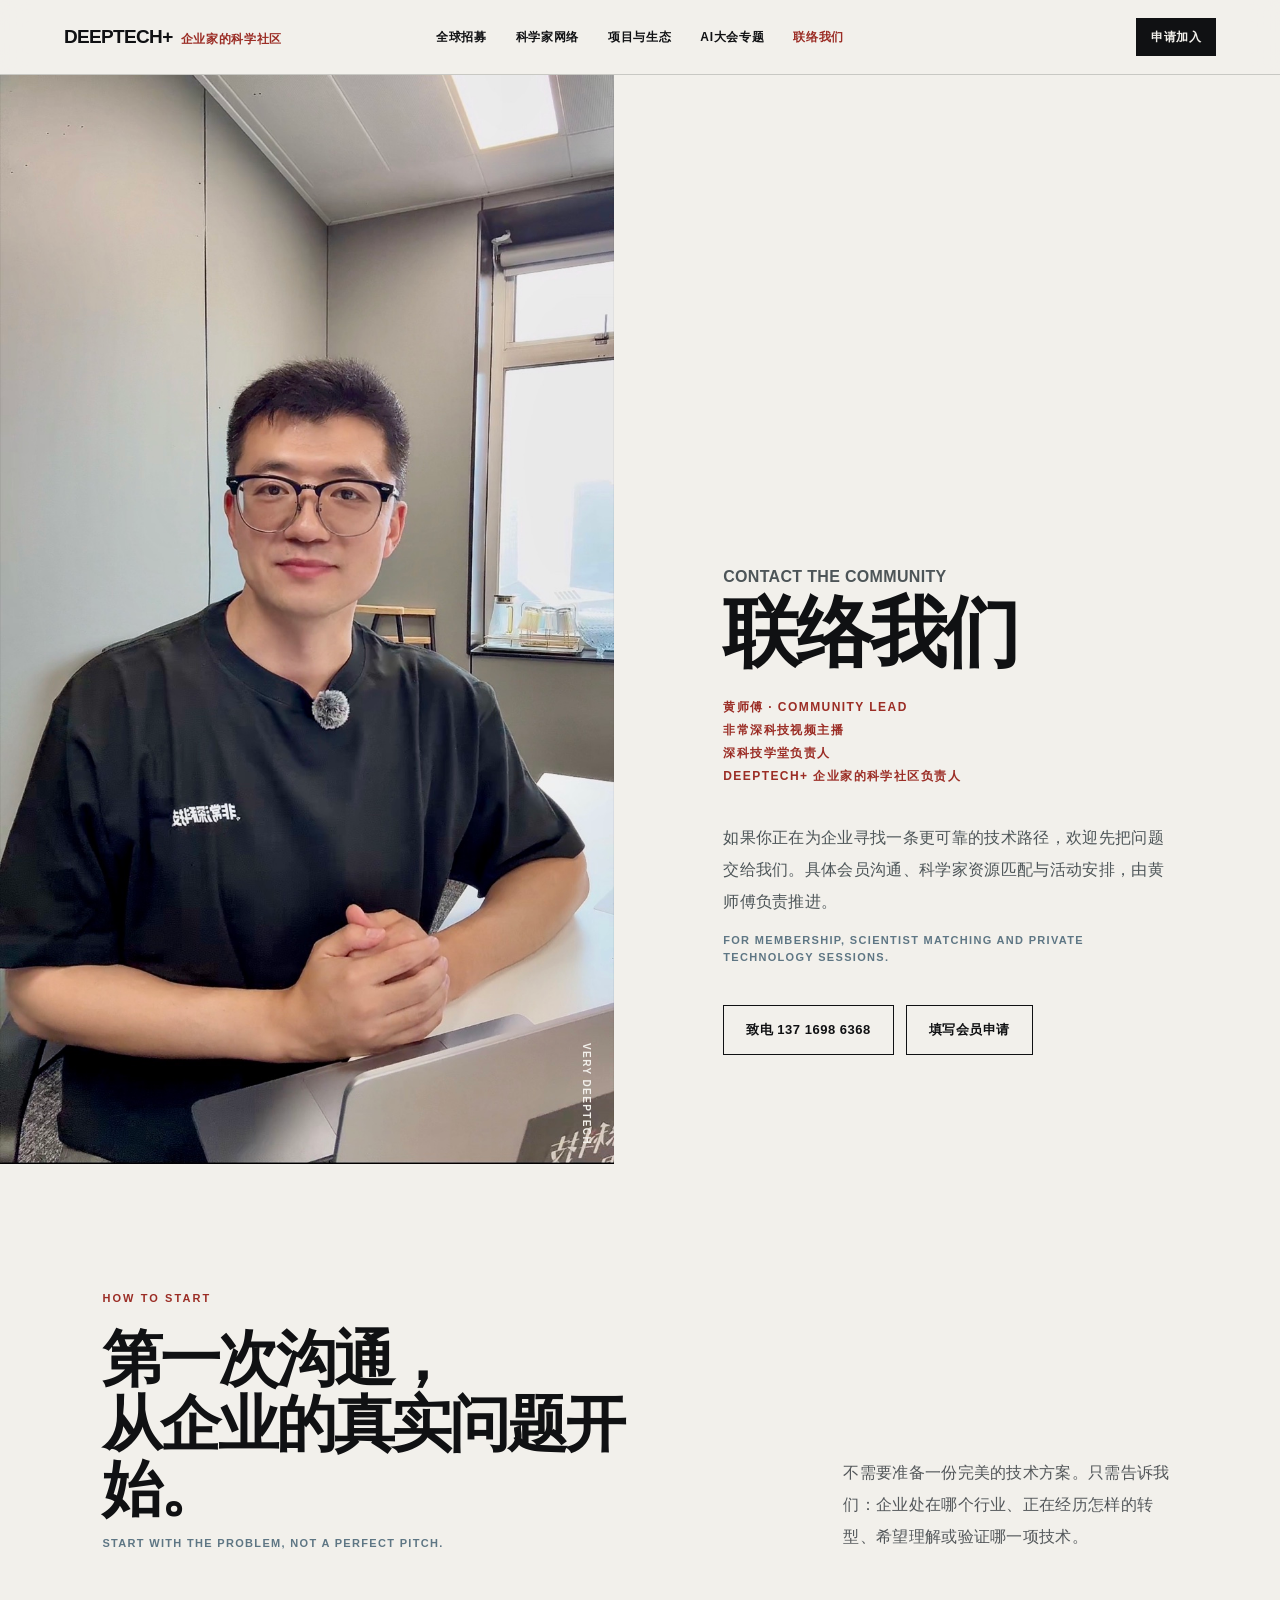
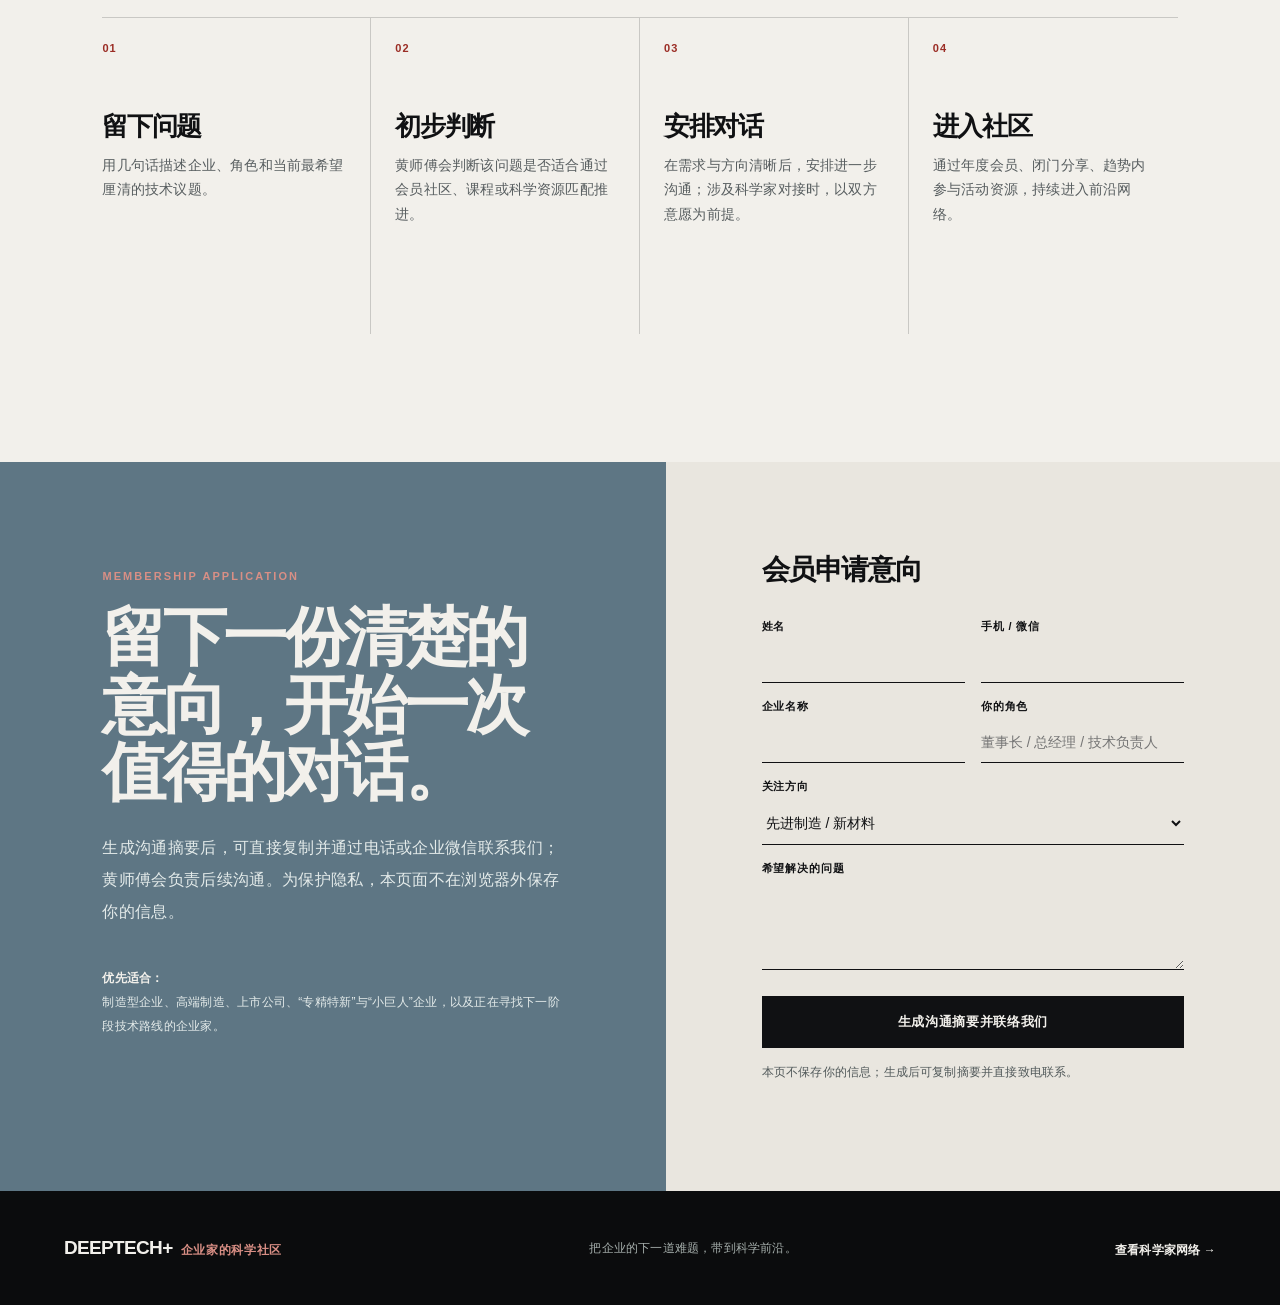
==== commit 983417ee: "新增上海人工智能大会自动专题页" ====
--- a/contact.html
+++ b/contact.html
@@ -1,6 +1,6 @@
 <!doctype html>
 <html lang="zh-CN"><head><meta charset="UTF-8" /><meta name="viewport" content="width=device-width, initial-scale=1.0" /><meta name="description" content="联络 DEEPTECH+ 企业家的科学社区：由黄师傅负责会员沟通、科学家资源匹配与前沿技术活动。" /><title>联络我们｜DEEPTECH+ 企业家的科学社区</title><link rel="icon" href="./assets/media/deeptech-plus-benefits-cover.png" type="image/png" /><link rel="stylesheet" href="./styles.css" /></head><body>
-<a class="skip-link" href="#main">跳到正文</a><header class="site-header"><a class="wordmark" href="./index.html"><strong>DEEPTECH<span>+</span></strong><span>企业家的科学社区</span></a><button class="menu-toggle" type="button" aria-expanded="false" data-menu-toggle>目录</button><nav class="nav" aria-label="主导航"><a href="./index.html">全球招募</a><a href="./scientists.html">科学家网络</a><a href="./projects.html">项目与生态</a><a href="./contact.html" aria-current="page">联络我们</a></nav><a class="header-action" href="#apply">申请加入</a></header>
+<a class="skip-link" href="#main">跳到正文</a><header class="site-header"><a class="wordmark" href="./index.html"><strong>DEEPTECH<span>+</span></strong><span>企业家的科学社区</span></a><button class="menu-toggle" type="button" aria-expanded="false" data-menu-toggle>目录</button><nav class="nav" aria-label="主导航"><a href="./index.html">全球招募</a><a href="./scientists.html">科学家网络</a><a href="./projects.html">项目与生态</a><a href="./waic.html">AI大会专题</a><a href="./contact.html" aria-current="page">联络我们</a></nav><a class="header-action" href="#apply">申请加入</a></header>
 <main id="main"><section class="contact-hero"><div class="contact-photo"><img src="./assets/media/huang-shifu-contact.jpg" alt="DEEPTECH+ 企业家的科学社区负责人黄师傅" /></div><div class="contact-copy"><p class="eyebrow">CONTACT THE COMMUNITY</p><h1>联络我们</h1><p class="role">黄师傅 · COMMUNITY LEAD<br />非常深科技视频主播<br />深科技学堂负责人<br />DEEPTECH+ 企业家的科学社区负责人</p><p>如果你正在为企业寻找一条更可靠的技术路径，欢迎先把问题交给我们。具体会员沟通、科学家资源匹配与活动安排，由黄师傅负责推进。</p><span class="section-en">For membership, scientist matching and private technology sessions.</span><div class="contact-actions"><a class="button" href="tel:13716986368">致电 137 1698 6368</a><a class="button-outline" href="#apply">填写会员申请</a></div></div></section>
 <section class="section"><div class="section-heading"><div><p class="eyebrow">HOW TO START</p><h2>第一次沟通，<br />从企业的真实问题开始。</h2><span class="section-en">Start with the problem, not a perfect pitch.</span></div><p>不需要准备一份完美的技术方案。只需告诉我们：企业处在哪个行业、正在经历怎样的转型、希望理解或验证哪一项技术。</p></div><div class="pathway" style="color:var(--ink);border-color:var(--line)"><article style="border-color:var(--line)"><span class="step" style="color:var(--signal)">01</span><h3>留下问题</h3><p style="color:#575d5f">用几句话描述企业、角色和当前最希望厘清的技术议题。</p></article><article style="border-color:var(--line)"><span class="step" style="color:var(--signal)">02</span><h3>初步判断</h3><p style="color:#575d5f">黄师傅会判断该问题是否适合通过会员社区、课程或科学资源匹配推进。</p></article><article style="border-color:var(--line)"><span class="step" style="color:var(--signal)">03</span><h3>安排对话</h3><p style="color:#575d5f">在需求与方向清晰后，安排进一步沟通；涉及科学家对接时，以双方意愿为前提。</p></article><article style="border-color:var(--line)"><span class="step" style="color:var(--signal)">04</span><h3>进入社区</h3><p style="color:#575d5f">通过年度会员、闭门分享、趋势内参与活动资源，持续进入前沿网络。</p></article></div></section>
 <section class="apply" id="apply"><div class="apply-copy"><p class="eyebrow">MEMBERSHIP APPLICATION</p><h2>留下一份清楚的意向，开始一次值得的对话。</h2><p>生成沟通摘要后，可直接复制并通过电话或企业微信联系我们；黄师傅会负责后续沟通。为保护隐私，本页面不在浏览器外保存你的信息。</p><p class="apply-note"><strong>优先适合：</strong><br />制造型企业、高端制造、上市公司、“专精特新”与“小巨人”企业，以及正在寻找下一阶段技术路线的企业家。</p></div><form class="apply-form" data-apply-form><h3>会员申请意向</h3><div class="form-grid"><div class="form-field"><label for="c-name">姓名</label><input id="c-name" name="name" required /></div><div class="form-field"><label for="c-contact">手机 / 微信</label><input id="c-contact" name="contact" required /></div><div class="form-field"><label for="c-company">企业名称</label><input id="c-company" name="company" required /></div><div class="form-field"><label for="c-title">你的角色</label><input id="c-title" name="title" placeholder="董事长 / 总经理 / 技术负责人" /></div><div class="form-field wide"><label for="c-direction">关注方向</label><select id="c-direction" name="direction"><option>先进制造 / 新材料</option><option>AI / 机器人 / 智能硬件</option><option>能源 / 碳中和</option><option>生命科学 / 医疗健康</option><option>半导体 / 芯片</option><option>其他技术转型议题</option></select></div><div class="form-field wide"><label for="c-need">希望解决的问题</label><textarea id="c-need" name="need"></textarea></div></div><button type="submit">生成沟通摘要并联络我们</button><p class="form-result" data-form-result>本页不保存你的信息；生成后可复制摘要并直接致电联系。</p></form></section></main>
--- a/styles.css
+++ b/styles.css
@@ -297,3 +297,99 @@
   .site-footer { grid-template-columns: 1fr; align-items: start; padding: 42px 6vw; }
   .modal-dialog { padding: 42px 22px 28px; }
 }
+
+
+.waic-cover { display: grid; grid-template-columns: minmax(0, 1.06fr) minmax(320px, .94fr); gap: 1px; color: var(--paper); background: var(--ink); border-bottom: 1px solid var(--line); }
+.waic-cover-copy { padding: 92px 8vw 96px; background: linear-gradient(135deg, #101113 0%, #1d2327 58%, #5e7684 100%); }
+.waic-cover-copy h2 { max-width: 850px; margin: 0 0 24px; font-size: clamp(40px, 5.4vw, 86px); font-weight: 900; letter-spacing: -.055em; line-height: 1.04; }
+.waic-cover-copy p:not(.eyebrow) { max-width: 660px; margin: 0; color: #d9dfdc; font-size: 16px; letter-spacing: .02em; line-height: 2; }
+.waic-cover-actions { display: flex; flex-wrap: wrap; gap: 12px; margin-top: 34px; }
+.waic-cover-card { position: relative; display: flex; min-height: 520px; flex-direction: column; justify-content: flex-end; padding: 48px; overflow: hidden; color: var(--paper); background: radial-gradient(circle at 20% 20%, rgb(217 143 133 / 28%), transparent 28%), radial-gradient(circle at 80% 10%, rgb(206 216 217 / 22%), transparent 30%), #0b0c0d; text-decoration: none; }
+.waic-cover-card::before { content: ""; position: absolute; inset: 34px; border: 1px solid rgb(242 240 235 / 24%); }
+.waic-cover-card strong { position: relative; z-index: 1; font-size: clamp(54px, 7vw, 108px); font-weight: 900; letter-spacing: -.07em; line-height: .86; }
+.waic-cover-card small { position: relative; z-index: 1; max-width: 360px; margin-top: 26px; color: #b8c1bd; font-size: 11px; font-weight: 900; letter-spacing: .13em; line-height: 1.8; text-transform: uppercase; }
+.waic-cover-card em { position: relative; z-index: 1; width: fit-content; margin-top: 34px; padding: 9px 12px; border: 1px solid rgb(242 240 235 / 28%); color: var(--signal-soft); font-size: 10px; font-style: normal; font-weight: 900; letter-spacing: .16em; }
+.waic-live-dot { position: absolute; z-index: 2; top: 44px; right: 48px; display: inline-flex; align-items: center; gap: 8px; color: var(--signal-soft); font-size: 11px; font-weight: 900; letter-spacing: .14em; }
+.waic-live-dot::before { content: ""; width: 8px; height: 8px; border-radius: 99px; background: var(--signal-soft); box-shadow: 0 0 0 8px rgb(217 143 133 / 14%); }
+
+.waic-hero { display: grid; grid-template-columns: minmax(0, 1.04fr) minmax(360px, .96fr); min-height: calc(100vh - 74px); color: var(--paper); background: var(--ink); }
+.waic-hero-copy { display: flex; flex-direction: column; justify-content: end; padding: 8.5vw 7vw; }
+.waic-hero h1 { max-width: 900px; margin: 0; font-size: clamp(54px, 7.4vw, 118px); font-weight: 900; letter-spacing: -.06em; line-height: .98; }
+.waic-hero h1 em { color: var(--signal-soft); font-style: normal; }
+.waic-hero .lede { max-width: 700px; margin: 34px 0 0; color: #d7d9d5; font-size: 17px; letter-spacing: .025em; line-height: 2; }
+.waic-status { display: flex; flex-wrap: wrap; gap: 10px 20px; margin-top: 54px; padding-top: 24px; border-top: 1px solid var(--light-line); color: #c7d0cc; font-size: 12px; font-weight: 800; letter-spacing: .08em; }
+.waic-status strong { color: var(--signal-soft); }
+.waic-hero-panel { position: relative; display: flex; min-height: 520px; flex-direction: column; justify-content: end; padding: 54px; overflow: hidden; background: linear-gradient(145deg, #e4e1da 0%, #ced8d9 48%, #5e7684 100%); color: var(--ink); }
+.waic-hero-panel::before { content: ""; position: absolute; inset: 42px; border: 1px solid rgb(16 17 19 / 22%); }
+.waic-hero-panel span { position: absolute; top: 48px; left: 54px; color: var(--signal); font-size: 11px; font-weight: 900; letter-spacing: .18em; }
+.waic-hero-panel strong { position: relative; z-index: 1; max-width: 520px; font-size: clamp(50px, 6.2vw, 100px); font-weight: 900; letter-spacing: -.065em; line-height: .86; }
+.waic-hero-panel small { position: relative; z-index: 1; margin-top: 28px; color: #3f484c; font-size: 11px; font-weight: 900; letter-spacing: .16em; }
+
+.waic-brief-section { background: #e9e6df; }
+.waic-highlights { display: grid; grid-template-columns: repeat(3, 1fr); border-top: 1px solid var(--line); }
+.waic-highlights article { min-height: 190px; padding: 24px 24px 26px 0; border-right: 1px solid var(--line); }
+.waic-highlights article:nth-child(3n) { border-right: 0; }
+.waic-highlights article:nth-child(n + 4) { border-top: 1px solid var(--line); }
+.waic-highlights span { display: block; margin-bottom: 44px; color: var(--signal); font-size: 11px; font-weight: 900; letter-spacing: .14em; }
+.waic-highlights p { max-width: 360px; margin: 0; color: #42494c; font-size: 15px; letter-spacing: .02em; line-height: 1.85; }
+
+.waic-section-list { display: grid; gap: 68px; }
+.waic-feed-group { border-top: 1px solid var(--light-line); padding-top: 28px; }
+.waic-feed-heading { display: flex; justify-content: space-between; gap: 24px; align-items: end; margin-bottom: 24px; }
+.waic-feed-heading span { color: var(--signal-soft); font-size: 10px; font-weight: 900; letter-spacing: .15em; text-transform: uppercase; }
+.waic-feed-heading h3 { margin: 0; font-size: clamp(28px, 3vw, 46px); letter-spacing: -.05em; line-height: 1.05; }
+.waic-feed-items { display: grid; grid-template-columns: repeat(3, 1fr); gap: 14px; }
+.waic-feed-card { display: grid; grid-template-columns: 112px minmax(0, 1fr); min-height: 190px; gap: 18px; padding: 14px; border: 1px solid var(--light-line); color: var(--paper); background: rgb(255 255 255 / 5%); text-decoration: none; transition: border-color .2s ease, transform .2s ease; }
+.waic-feed-card:hover { border-color: var(--signal-soft); transform: translateY(-2px); }
+.waic-feed-card img, .waic-feed-fallback { width: 112px; height: 100%; min-height: 160px; object-fit: cover; background: #262b2f; }
+.waic-feed-fallback { display: grid; place-items: end start; padding: 10px; background: linear-gradient(145deg, rgb(217 143 133 / 22%), rgb(94 118 132 / 28%)); }
+.waic-feed-fallback span { color: var(--signal-soft); font-size: 10px; font-weight: 900; letter-spacing: .12em; }
+.waic-feed-card small { display: block; margin-bottom: 12px; color: #aeb8b4; font-size: 10px; font-weight: 800; letter-spacing: .08em; line-height: 1.5; }
+.waic-feed-card h4 { margin: 0 0 10px; font-size: 18px; letter-spacing: -.035em; line-height: 1.25; }
+.waic-feed-card p { margin: 0; color: #c5cfcb; font-size: 12px; letter-spacing: .02em; line-height: 1.65; }
+
+.waic-source-grid { display: grid; grid-template-columns: repeat(3, 1fr); border-top: 1px solid var(--line); }
+.waic-source-grid article { min-height: 240px; padding: 24px 24px 28px 0; border-right: 1px solid var(--line); }
+.waic-source-grid article + article { padding-left: 24px; }
+.waic-source-grid article:last-child { border-right: 0; }
+.waic-source-grid span { color: var(--signal); font-size: 11px; font-weight: 900; letter-spacing: .14em; }
+.waic-source-grid h3 { margin: 58px 0 12px; font-size: 27px; letter-spacing: -.04em; }
+.waic-source-grid p { max-width: 320px; margin: 0; color: #535b5e; font-size: 13px; line-height: 1.8; }
+.waic-source-list { display: grid; grid-template-columns: 1fr 1fr; gap: 24px; margin-top: 42px; padding-top: 28px; border-top: 1px solid var(--line); }
+.waic-source-list h3 { margin: 0 0 16px; font-size: 18px; letter-spacing: -.03em; }
+.waic-source-list a { display: block; width: fit-content; margin: 0 0 10px; color: var(--steel); font-size: 12px; font-weight: 800; line-height: 1.5; text-decoration: none; }
+.waic-source-list a:hover { color: var(--signal); }
+.waic-query-tags { display: flex; flex-wrap: wrap; gap: 8px; margin: 0; }
+.waic-query-tags span { padding: 7px 9px; border: 1px solid var(--line); color: #4d5558; font-size: 11px; font-weight: 800; }
+
+@media (max-width: 980px) {
+  .waic-cover, .waic-hero { grid-template-columns: 1fr; }
+  .waic-cover-card, .waic-hero-panel { min-height: 420px; }
+  .waic-highlights, .waic-feed-items, .waic-source-grid { grid-template-columns: 1fr 1fr; }
+  .waic-highlights article:nth-child(3n), .waic-source-grid article:last-child { border-right: 1px solid var(--line); }
+  .waic-highlights article:nth-child(2n), .waic-source-grid article:nth-child(2) { border-right: 0; }
+  .waic-source-grid article:nth-child(3) { border-top: 1px solid var(--line); }
+}
+
+@media (max-width: 640px) {
+  .waic-cover-copy { padding: 78px 6vw; }
+  .waic-cover-copy h2 { font-size: 39px; }
+  .waic-cover-card { min-height: 360px; padding: 34px 6vw; }
+  .waic-cover-card::before { inset: 22px; }
+  .waic-live-dot { top: 32px; right: 6vw; }
+  .waic-hero-copy { min-height: 560px; padding: 86px 6vw 70px; }
+  .waic-hero h1 { font-size: 46px; overflow-wrap: anywhere; word-break: break-word; }
+  .waic-hero .lede { font-size: 15px; }
+  .waic-hero-panel { min-height: 330px; padding: 34px 6vw; }
+  .waic-hero-panel::before { inset: 22px; }
+  .waic-hero-panel span { top: 32px; left: 6vw; }
+  .waic-hero-panel strong { font-size: 43px; }
+  .waic-highlights, .waic-feed-items, .waic-source-grid, .waic-source-list { grid-template-columns: 1fr; }
+  .waic-highlights article, .waic-highlights article:nth-child(2n), .waic-highlights article:nth-child(3n), .waic-source-grid article, .waic-source-grid article + article, .waic-source-grid article:nth-child(2), .waic-source-grid article:last-child { min-height: 0; padding: 22px 0; border-right: 0; border-top: 1px solid var(--line); }
+  .waic-highlights article:first-child, .waic-source-grid article:first-child { border-top: 0; }
+  .waic-highlights span { margin-bottom: 24px; }
+  .waic-feed-heading { display: block; }
+  .waic-feed-heading h3 { margin-top: 10px; }
+  .waic-feed-card { grid-template-columns: 92px minmax(0, 1fr); }
+  .waic-feed-card img, .waic-feed-fallback { width: 92px; min-height: 150px; }
+}
